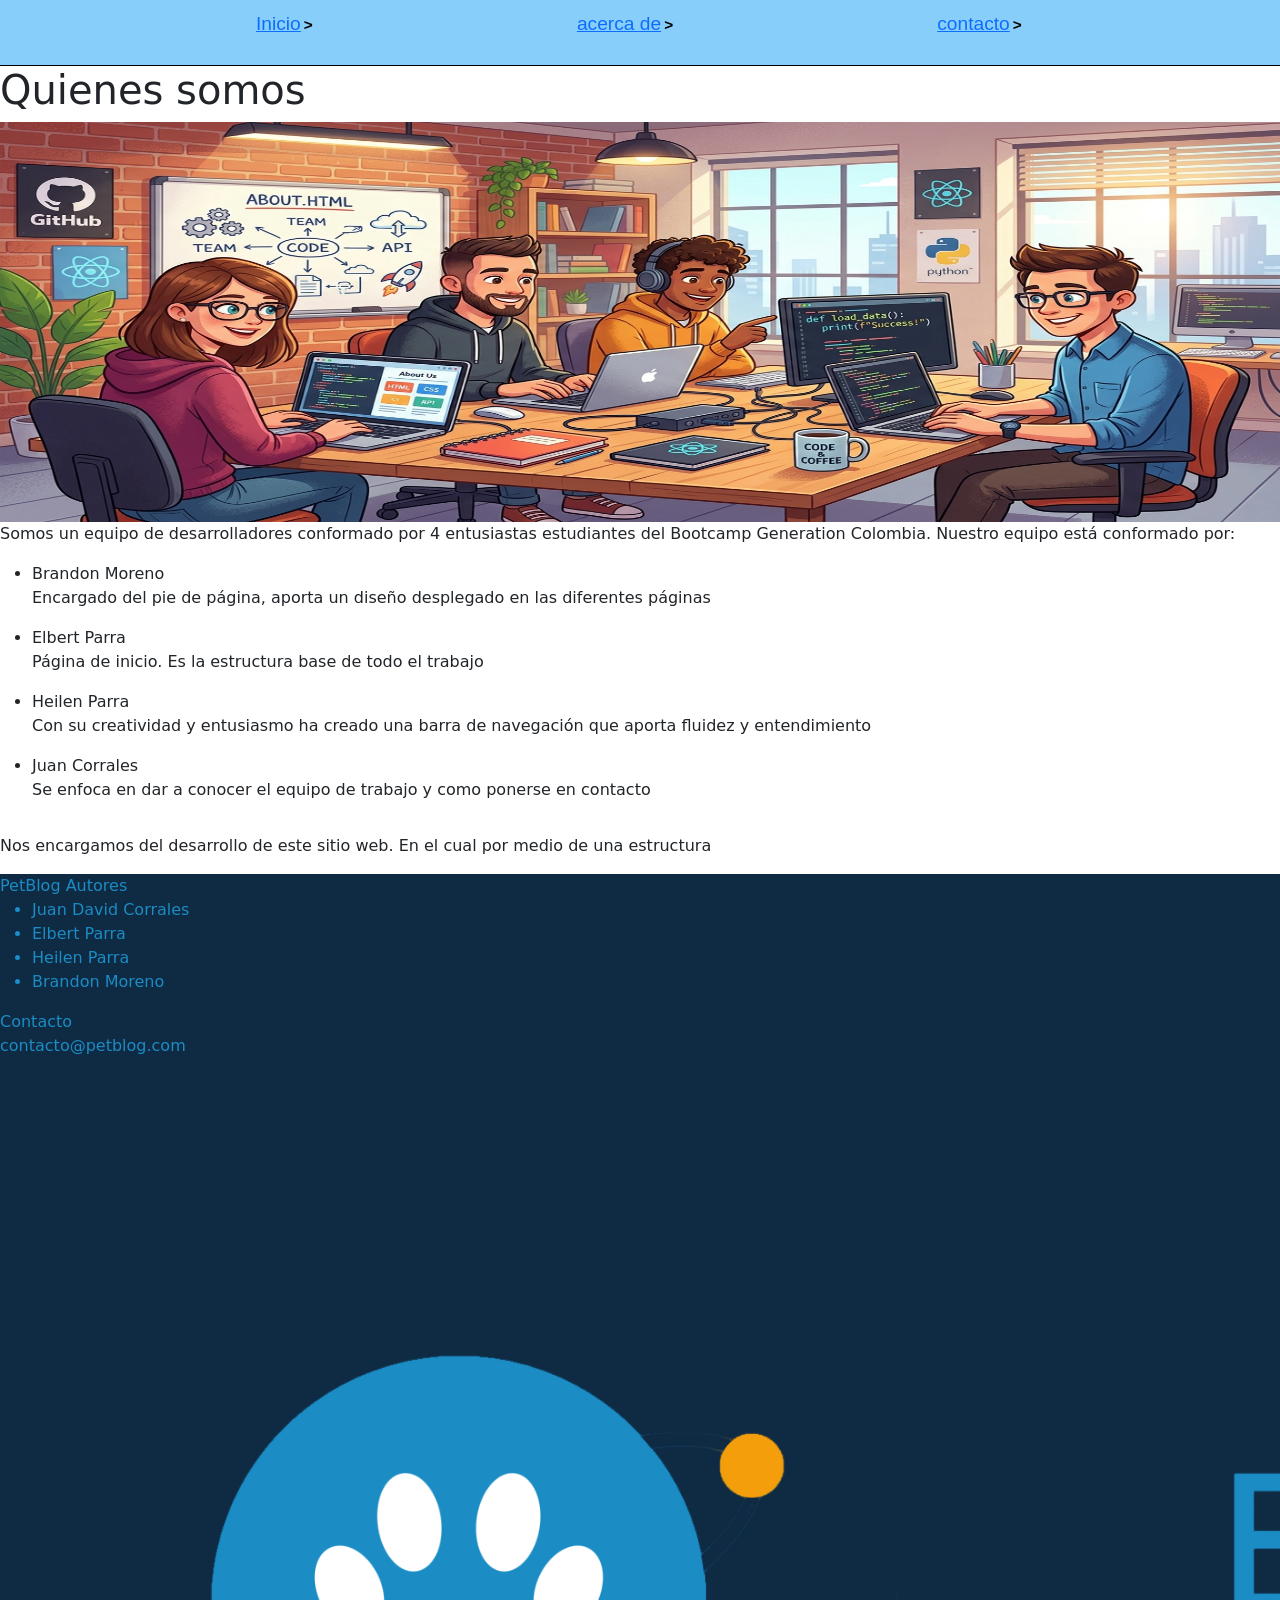
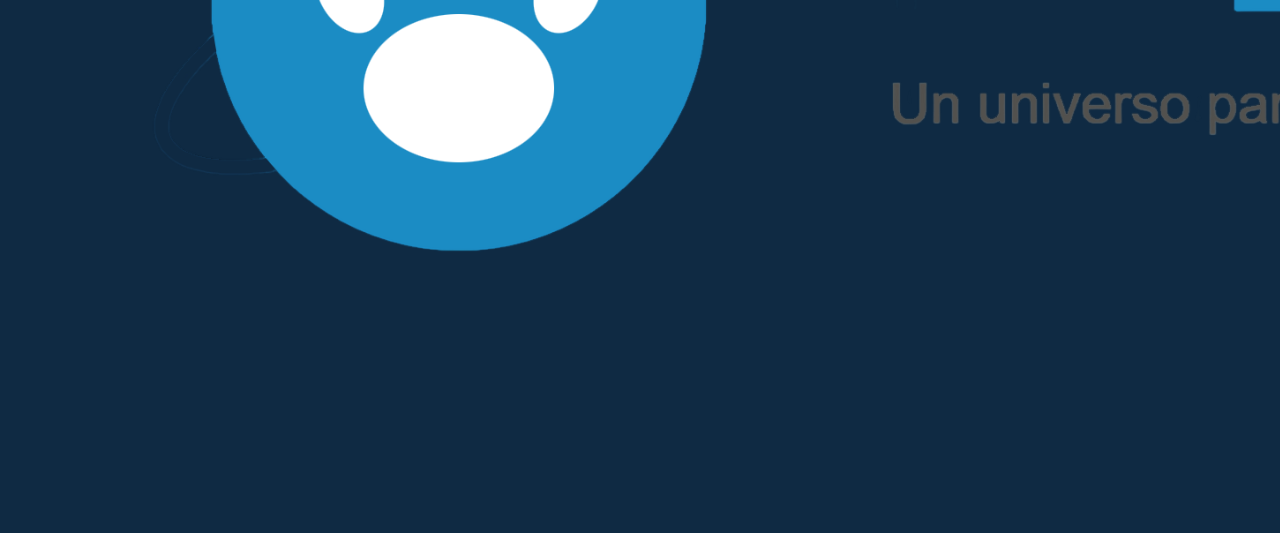
==== about.html @ 827b9d19 "primera-actualizacion-footer" ====
<!DOCTYPE html>
<html lang="en">
<head>
    <meta charset="UTF-8">
    <meta name="viewport" width=device-width, initial-scale=1.0">
    <link rel="stylesheet" href="style.css">
    <title>Document</title>
    <link href="https://cdn.jsdelivr.net/npm/bootstrap@5.3.8/dist/css/bootstrap.min.css" rel="stylesheet" integrity="sha384-sRIl4kxILFvY47J16cr9ZwB07vP4J8+LH7qKQnuqkuIAvNWLzeN8tE5YBujZqJLB" crossorigin="anonymous">
</head>
<body>
    <nav class="crumbs">
  <ol>
    <li class="crumb"><a href = "index.html">Inicio</a></li>
    <li class="crumb"><a href = "about.html">acerca de</a></li>
    <li class="crumb"><a href = "contact.html">contacto</a></li>
  </ol>
</nav>

    <h1>Quienes somos</h1>
    <img src="img/about.jpeg" height="400px" alt="Equipo desarrolladores" srcset="">
    <p>Somos un equipo de desarrolladores conformado por 4 entusiastas estudiantes del Bootcamp Generation Colombia. Nuestro equipo está conformado por:</p>
    
    <ul>
        <li>Brandon Moreno</li>
        <p>Encargado del pie de página, aporta un diseño desplegado en las diferentes páginas</p>
        <li>Elbert Parra</li>
        <p>Página de inicio. Es la estructura base de todo el trabajo</p>
        <li>Heilen Parra</li>
        <p>Con su creatividad y entusiasmo ha creado una barra de navegación que aporta fluidez y entendimiento</p>
        <li>Juan Corrales</li>
        <p>Se enfoca en dar a conocer el equipo de trabajo y como ponerse en contacto</p>
    </ul>

    <p>Nos encargamos del desarrollo de este sitio web. En el cual por medio de una estructura </p>
        <footer class="piePagina">
        <h8>PetBlog</h1>
        <h9>Autores</h9>
        <ul>
            <li>Juan David Corrales</li>
            <li>Elbert Parra</li>
            <li>Heilen Parra</li>
            <li>Brandon Moreno</li>
        </ul>
        <h10>Contacto</h10>
        <p id="correo">contacto@petblog.com</p>
        <img src="img/logo_pet_blog-Photoroom.png" alt="logo">
        
    </footer>
    <script src="script.js"></script>
    <script src="https://cdn.jsdelivr.net/npm/bootstrap@5.3.8/dist/js/bootstrap.bundle.min.js" integrity="sha384-FKyoEForCGlyvwx9Hj09JcYn3nv7wiPVlz7YYwJrWVcXK/BmnVDxM+D2scQbITxI" crossorigin="anonymous"></script>
</body>
</html>
---- style.css ----
* {
    margin: 0;
    padding: 0;
    box-sizing: border-box;
}

body {
    font-family: 'Segoe UI', Tahoma, Geneva, Verdana, sans-serif;
    color: #1e293b;
    background-color: #f1f5f9;
    display: flex;
    flex-direction: column;
    min-height: 100vh;
}
.containerHomeSections {
    max-width: 1100px;
    margin: 2rem auto;
    padding: 0 1.5rem;
    flex: 1;
}

.postSection {
    background: #ffffff;
    border-radius: 8px;
    padding: 2rem;
    margin-bottom: 2rem;
    box-shadow: 0 4px 6px rgba(0, 0, 0, 0.05);
}

.postSection h1 {
    font-size: 1.8rem;
    color: #0f172a;
    margin-bottom: 0.5rem;
}

.postSection h2 {
    font-size: 1.2rem;
    color: #0284c7;
    margin-bottom: 1.5rem;
    font-weight: 500;
}

.blockEntries {
    display: flex;
    align-items: center;
    gap: 2rem;
    margin-top: 1rem;
}

.entriesText {
    flex: 1;
}

.entriesText h3 {
    font-size: 1.3rem;
    color: #1e293b;
    margin-bottom: 0.8rem;
}

.entriesText p {
    color: #475569;
}

.petImage {
    flex: 1;
}

.petImage img {
    width: 100%;
    height: auto;
    border-radius: 8px;
    object-fit: cover;
    box-shadow: 0 4px 12px rgba(0, 0, 0, 0.1);
}

.blockEntries.reverse {
    flex-direction: row-reverse;
}
.piePagina{

    background-color: #0F2A43;
    color: #1B8CC4;
}

#autores-lista{
    color:#F4F6F8
    fonts
}

    nav {
        position: sticky;
        top:0;
        background-color: #87cefa;
  border-bottom: 1px solid black;

}

.crumbs ol {
  list-style-type: none;
  padding-left: 0;
}

.crumbs li {
  padding-left: 20%;
  padding-top: 10px;
  padding-bottom: 10px;
  
}

.crumb {
  display: inline-block;
}

.crumb a::after {
  display: inline-block;
  color: black;
  content: ">";
  font-size: 80%;
  font-weight: bold;
  padding: 0 3px;
}
a {
 font-size: larger;
font-family: 'Segoe UI', Tahoma, Geneva, Verdana, sans-serif;
}
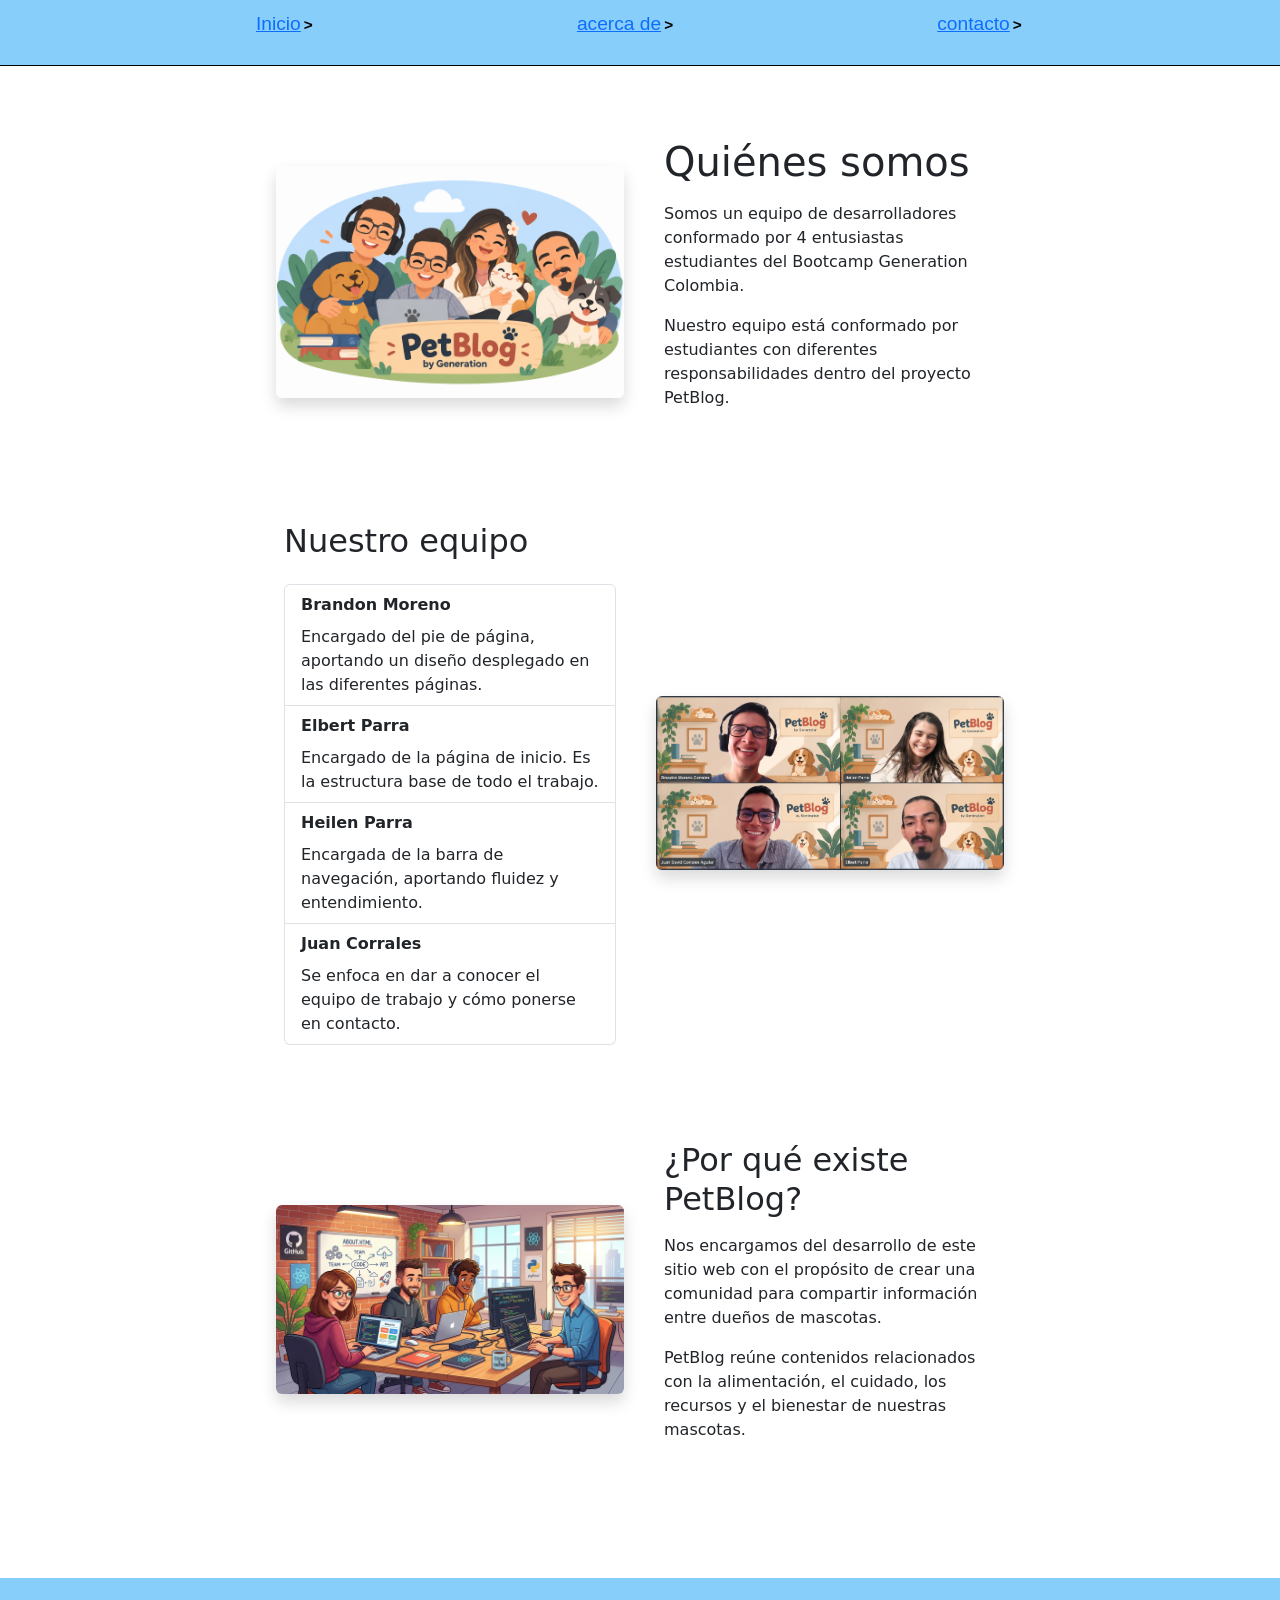
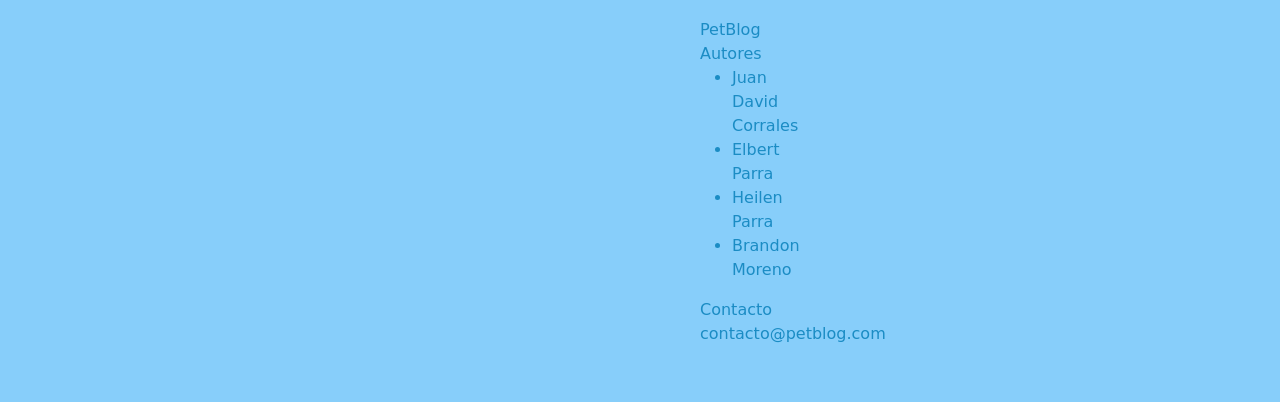
==== commit 38fa8854: "aboutus_update" ====
--- a/about.html
+++ b/about.html
@@ -8,6 +8,9 @@
     <link href="https://cdn.jsdelivr.net/npm/bootstrap@5.3.8/dist/css/bootstrap.min.css" rel="stylesheet" integrity="sha384-sRIl4kxILFvY47J16cr9ZwB07vP4J8+LH7qKQnuqkuIAvNWLzeN8tE5YBujZqJLB" crossorigin="anonymous">
 </head>
 <body>
+
+<body>
+
     <nav class="crumbs">
   <ol>
     <li class="crumb"><a href = "index.html">Inicio</a></li>
@@ -16,23 +19,203 @@
   </ol>
 </nav>
 
-    <h1>Quienes somos</h1>
-    <img src="img/about.jpeg" height="400px" alt="Equipo desarrolladores" srcset="">
-    <p>Somos un equipo de desarrolladores conformado por 4 entusiastas estudiantes del Bootcamp Generation Colombia. Nuestro equipo está conformado por:</p>
+    <main class="container my-5">
+        <div class="row">
+            <!-- COLUMNA IZQUIERDA -->
+            <aside class="col-md-2">
+                <!-- Publicidad futura -->
+            </aside>
+           <!-- CONTENIDO CENTRAL -->
+            <section class="col-md-8">
+   <div class="row align-items-center mb-5">
+
+                    <!-- Imagen -->
+
+                    <div class="col-md-6 p-3">
+
+                        <img
+                            src="img/team1.png"
+                            class="img-fluid rounded shadow"
+                            alt="Equipo de desarrolladores de PetBlog">
+
+                    </div>
+
+
+                    <!-- Texto -->
+
+                    <div class="col-md-6 p-4">
+
+                        <h1 class="mb-3">
+                            Quiénes somos
+                        </h1>
+
+                        <p class="mb-3">
+                            Somos un equipo de desarrolladores conformado
+                            por 4 entusiastas estudiantes del Bootcamp
+                            Generation Colombia.
+                        </p>
+
+                        <p>
+                            Nuestro equipo está conformado por
+                            estudiantes con diferentes responsabilidades
+                            dentro del proyecto PetBlog.
+                        </p>
+
+                    </div>
+
+                </div>
+
+
+                <!-- ========================= -->
+                <!-- SECCIÓN 2 -->
+                <!-- ========================= -->
+
+                <div class="row align-items-center mb-5">
+
+
+                    <!-- Texto -->
+
+                    <div class="col-md-6 p-4">
+
+                        <h2 class="mb-4">
+                            Nuestro equipo
+                        </h2>
+
+                        <ul class="list-group">
+
+                            <li class="list-group-item">
+
+                                <strong>
+                                    Brandon Moreno
+                                </strong>
+
+                                <p class="mb-0 mt-2">
+                                    Encargado del pie de página,
+                                    aportando un diseño desplegado
+                                    en las diferentes páginas.
+                                </p>
+
+                            </li>
+
+
+                            <li class="list-group-item">
+
+                                <strong>
+                                    Elbert Parra
+                                </strong>
+
+                                <p class="mb-0 mt-2">
+                                    Encargado de la página de inicio.
+                                    Es la estructura base de todo
+                                    el trabajo.
+                                </p>
+
+                            </li>
+
+
+                            <li class="list-group-item">
+
+                                <strong>
+                                    Heilen Parra
+                                </strong>
+
+                                <p class="mb-0 mt-2">
+                                    Encargada de la barra de navegación,
+                                    aportando fluidez y entendimiento.
+                                </p>
+
+                            </li>
+
+
+                            <li class="list-group-item">
+
+                                <strong>
+                                    Juan Corrales
+                                </strong>
+
+                                <p class="mb-0 mt-2">
+                                    Se enfoca en dar a conocer el equipo
+                                    de trabajo y cómo ponerse en contacto.
+                                </p>
+
+                            </li>
+
+                        </ul>
+
+                    </div>
+
+
+                    <!-- Imagen -->
+
+                    <div class="col-md-6 p-3">
+
+                        <img
+                            src="img/team2.png"
+                            class="img-fluid rounded shadow"
+                            alt="Equipo PetBlog">
+
+                    </div>
+
+                </div>
+
+
+                <!-- ========================= -->
+                <!-- SECCIÓN 3 -->
+                <!-- ========================= -->
+
+                <div class="row align-items-center mb-5">
+
+
+                    <!-- Imagen -->
+
+                    <div class="col-md-6 p-3">
+
+                        <img
+                            src="img/about.jpeg"
+                            class="img-fluid rounded shadow"
+                            alt="Comunidad PetBlog">
+
+                    </div>
+
+
+                    <!-- Texto -->
+
+                    <div class="col-md-6 p-4">
+
+                        <h2 class="mb-3">
+                            ¿Por qué existe PetBlog?
+                        </h2>
+
+                        <p class="mb-3">
+                            Nos encargamos del desarrollo de este sitio web
+                            con el propósito de crear una comunidad para
+                            compartir información entre dueños de mascotas.
+                        </p>
+
+                        <p>
+                            PetBlog reúne contenidos relacionados con la
+                            alimentación, el cuidado, los recursos y el
+                            bienestar de nuestras mascotas.
+                        </p>
+
+                    </div>
+
+                </div>
+
+            </section>
+
+
+            <!-- COLUMNA DERECHA -->
+            <aside class="col-md-2">
+                <!-- Noticias futuras -->
+            </aside>
+
+        </div>
+
+    </main>
+
     
-    <ul>
-        <li>Brandon Moreno</li>
-        <p>Encargado del pie de página, aporta un diseño desplegado en las diferentes páginas</p>
-        <li>Elbert Parra</li>
-        <p>Página de inicio. Es la estructura base de todo el trabajo</p>
-        <li>Heilen Parra</li>
-        <p>Con su creatividad y entusiasmo ha creado una barra de navegación que aporta fluidez y entendimiento</p>
-        <li>Juan Corrales</li>
-        <p>Se enfoca en dar a conocer el equipo de trabajo y como ponerse en contacto</p>
-    </ul>
-
-    <p>Nos encargamos del desarrollo de este sitio web. En el cual por medio de una estructura </p>
-        <footer class="piePagina">
+    <footer class="piePagina">
         <h8>PetBlog</h1>
         <h9>Autores</h9>
         <ul>
@@ -43,7 +226,6 @@
         </ul>
         <h10>Contacto</h10>
         <p id="correo">contacto@petblog.com</p>
-        <img src="img/logo_pet_blog-Photoroom.png" alt="logo">
         
     </footer>
     <script src="script.js"></script>
--- a/style.css
+++ b/style.css
@@ -79,13 +79,9 @@
 }
 .piePagina{
 
-    background-color: #0F2A43;
+    background-color: lightskyblue;
     color: #1B8CC4;
-}
-
-#autores-lista{
-    color:#F4F6F8
-    fonts
+    padding: 40px 700px;
 }
 
     nav {
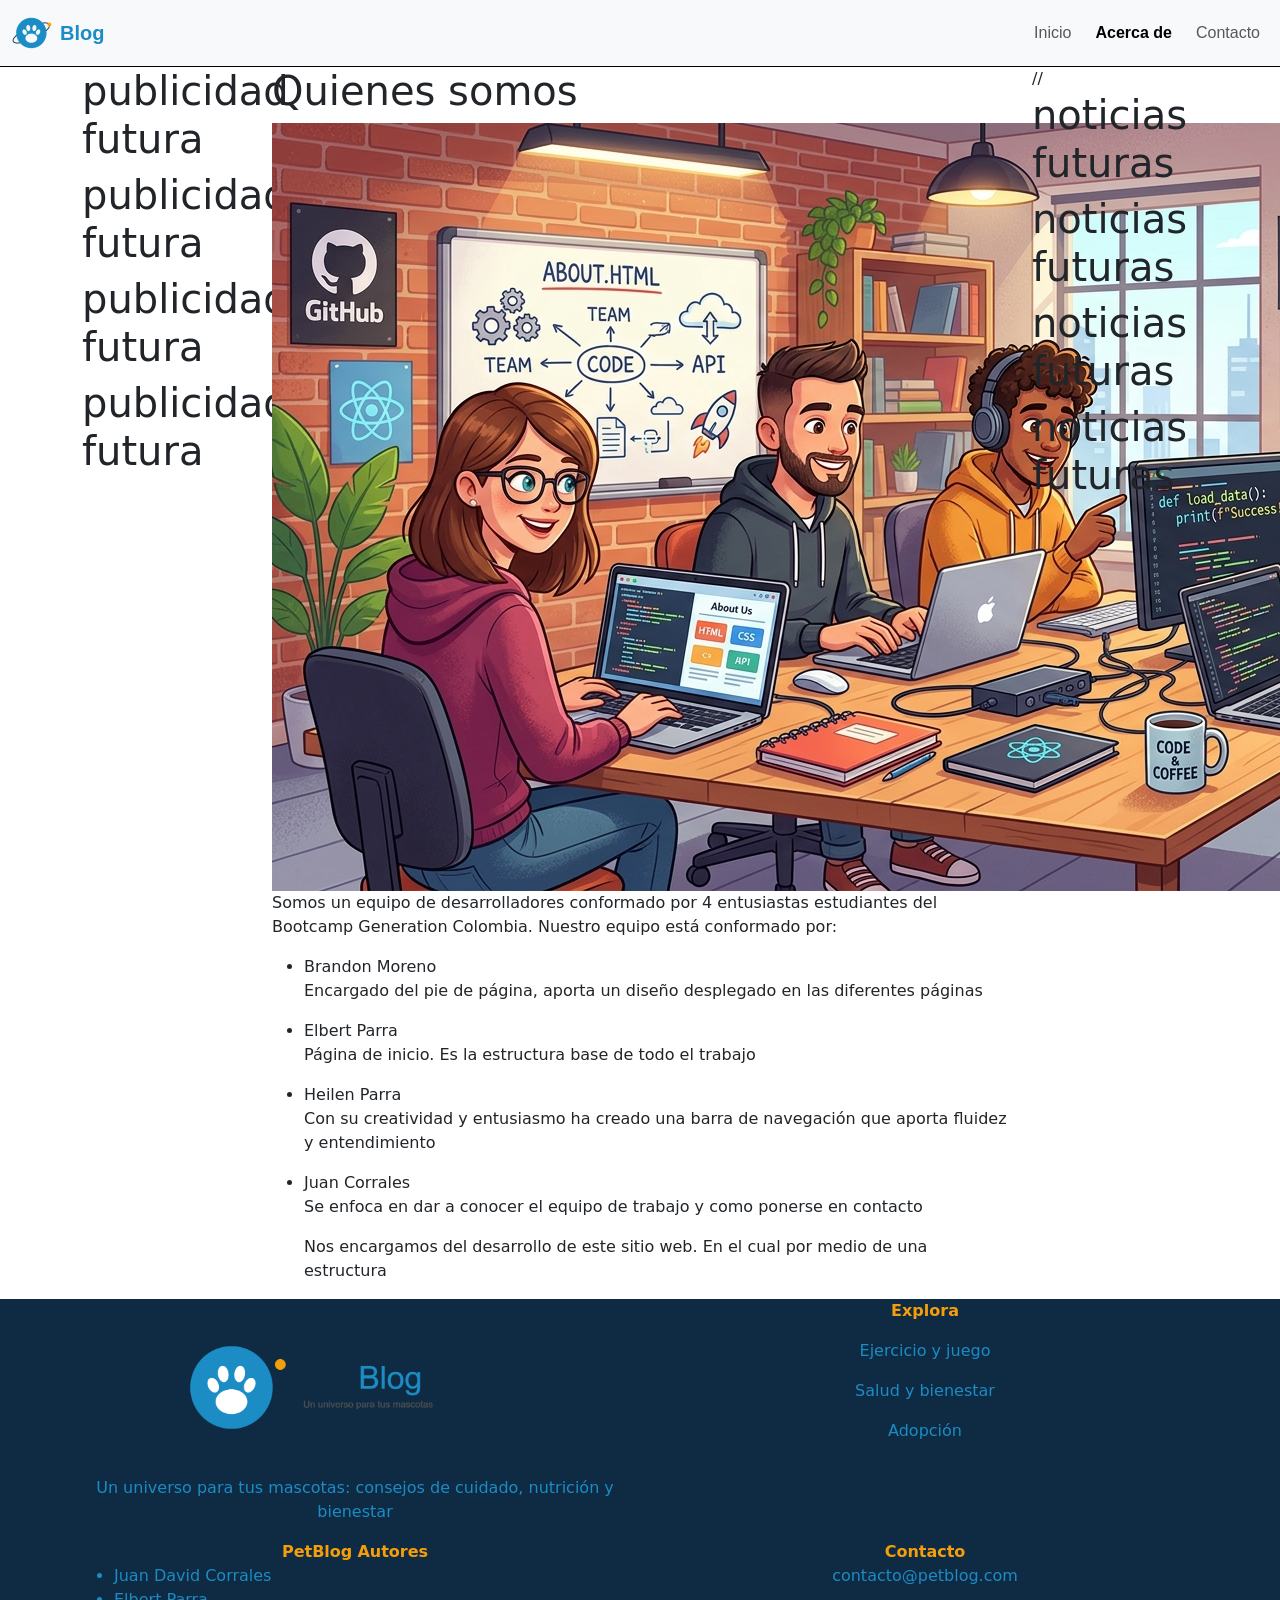
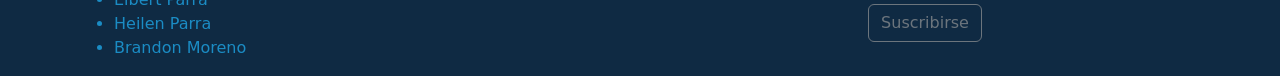
==== commit f4366781: "footer-actualizado" ====
--- a/about.html
+++ b/about.html
@@ -4,229 +4,116 @@
     <meta charset="UTF-8">
     <meta name="viewport" width=device-width, initial-scale=1.0">
     <link rel="stylesheet" href="style.css">
-    <title>Document</title>
+    <title>Acerca de</title>
     <link href="https://cdn.jsdelivr.net/npm/bootstrap@5.3.8/dist/css/bootstrap.min.css" rel="stylesheet" integrity="sha384-sRIl4kxILFvY47J16cr9ZwB07vP4J8+LH7qKQnuqkuIAvNWLzeN8tE5YBujZqJLB" crossorigin="anonymous">
+    <link rel="icon" href="img/favicon.ico">
 </head>
 <body>
-
-<body>
-
-    <nav class="crumbs">
-  <ol>
-    <li class="crumb"><a href = "index.html">Inicio</a></li>
-    <li class="crumb"><a href = "about.html">acerca de</a></li>
-    <li class="crumb"><a href = "contact.html">contacto</a></li>
-  </ol>
+<nav class="navbar navbar-expand-lg bg-body-tertiary">
+  <div class="container-fluid">
+    <a class="navbar-brand d-flex align-items-center gap-2" href="index.html">
+      <img src="img/logo-icon.png" alt="" width="40" height="40">
+      <span class="fw-semibold" style="color: #1B8CC4;">Blog</span>
+    </a>
+    <button class="navbar-toggler" type="button" data-bs-toggle="collapse" data-bs-target="#navbarNavAltMarkup" aria-controls="navbarNavAltMarkup" aria-expanded="false" aria-label="Toggle navigation">
+      <span class="navbar-toggler-icon"></span>
+    </button>
+    <div class="collapse navbar-collapse" id="navbarNavAltMarkup">
+      <div class="navbar-nav ms-lg-auto text-center gap-lg-2">
+        <a class="nav-link" href="index.html">Inicio</a>
+        <a class="nav-link active fw-semibold" aria-current="page" href="about.html">Acerca de</a>
+        <a class="nav-link" href="contact.html">Contacto</a>
+      </div>
+    </div>
+  </div>
 </nav>
 
-    <main class="container my-5">
-        <div class="row">
-            <!-- COLUMNA IZQUIERDA -->
-            <aside class="col-md-2">
-                <!-- Publicidad futura -->
-            </aside>
-           <!-- CONTENIDO CENTRAL -->
-            <section class="col-md-8">
-   <div class="row align-items-center mb-5">
 
-                    <!-- Imagen -->
+<div class="container">
 
-                    <div class="col-md-6 p-3">
+    <div class="row">
 
-                        <img
-                            src="img/team1.png"
-                            class="img-fluid rounded shadow"
-                            alt="Equipo de desarrolladores de PetBlog">
+        <div class="col-md-2">             <!-- Publicidad futura -->
 
-                    </div>
+  <h1>publicidad futura</h1>
+    <h1>publicidad futura</h1>
 
+      <h1>publicidad futura</h1>
 
-                    <!-- Texto -->
-
-                    <div class="col-md-6 p-4">
-
-                        <h1 class="mb-3">
-                            Quiénes somos
-                        </h1>
-
-                        <p class="mb-3">
-                            Somos un equipo de desarrolladores conformado
-                            por 4 entusiastas estudiantes del Bootcamp
-                            Generation Colombia.
-                        </p>
-
-                        <p>
-                            Nuestro equipo está conformado por
-                            estudiantes con diferentes responsabilidades
-                            dentro del proyecto PetBlog.
-                        </p>
-
-                    </div>
-
-                </div>
-
-
-                <!-- ========================= -->
-                <!-- SECCIÓN 2 -->
-                <!-- ========================= -->
-
-                <div class="row align-items-center mb-5">
-
-
-                    <!-- Texto -->
-
-                    <div class="col-md-6 p-4">
-
-                        <h2 class="mb-4">
-                            Nuestro equipo
-                        </h2>
-
-                        <ul class="list-group">
-
-                            <li class="list-group-item">
-
-                                <strong>
-                                    Brandon Moreno
-                                </strong>
-
-                                <p class="mb-0 mt-2">
-                                    Encargado del pie de página,
-                                    aportando un diseño desplegado
-                                    en las diferentes páginas.
-                                </p>
-
-                            </li>
-
-
-                            <li class="list-group-item">
-
-                                <strong>
-                                    Elbert Parra
-                                </strong>
-
-                                <p class="mb-0 mt-2">
-                                    Encargado de la página de inicio.
-                                    Es la estructura base de todo
-                                    el trabajo.
-                                </p>
-
-                            </li>
-
-
-                            <li class="list-group-item">
-
-                                <strong>
-                                    Heilen Parra
-                                </strong>
-
-                                <p class="mb-0 mt-2">
-                                    Encargada de la barra de navegación,
-                                    aportando fluidez y entendimiento.
-                                </p>
-
-                            </li>
-
-
-                            <li class="list-group-item">
-
-                                <strong>
-                                    Juan Corrales
-                                </strong>
-
-                                <p class="mb-0 mt-2">
-                                    Se enfoca en dar a conocer el equipo
-                                    de trabajo y cómo ponerse en contacto.
-                                </p>
-
-                            </li>
-
-                        </ul>
-
-                    </div>
-
-
-                    <!-- Imagen -->
-
-                    <div class="col-md-6 p-3">
-
-                        <img
-                            src="img/team2.png"
-                            class="img-fluid rounded shadow"
-                            alt="Equipo PetBlog">
-
-                    </div>
-
-                </div>
-
-
-                <!-- ========================= -->
-                <!-- SECCIÓN 3 -->
-                <!-- ========================= -->
-
-                <div class="row align-items-center mb-5">
-
-
-                    <!-- Imagen -->
-
-                    <div class="col-md-6 p-3">
-
-                        <img
-                            src="img/about.jpeg"
-                            class="img-fluid rounded shadow"
-                            alt="Comunidad PetBlog">
-
-                    </div>
-
-
-                    <!-- Texto -->
-
-                    <div class="col-md-6 p-4">
-
-                        <h2 class="mb-3">
-                            ¿Por qué existe PetBlog?
-                        </h2>
-
-                        <p class="mb-3">
-                            Nos encargamos del desarrollo de este sitio web
-                            con el propósito de crear una comunidad para
-                            compartir información entre dueños de mascotas.
-                        </p>
-
-                        <p>
-                            PetBlog reúne contenidos relacionados con la
-                            alimentación, el cuidado, los recursos y el
-                            bienestar de nuestras mascotas.
-                        </p>
-
-                    </div>
-
-                </div>
-
-            </section>
-
-
-            <!-- COLUMNA DERECHA -->
-            <aside class="col-md-2">
-                <!-- Noticias futuras -->
-            </aside>
+        <h1>publicidad futura</h1>
 
         </div>
 
-    </main>
+<div class="col-md-8"><!-- contenido principal  -->
+  <h1>Quienes somos</h1>
+    <img src="img/about.jpeg" alt="Equipo desarrolladores" srcset="">
+    <p>Somos un equipo de desarrolladores conformado por 4 entusiastas estudiantes del Bootcamp Generation Colombia. Nuestro equipo está conformado por:</p>
+    
+    <ul>
+        <li>Brandon Moreno</li>
+        <p>Encargado del pie de página, aporta un diseño desplegado en las diferentes páginas</p>
+        <li>Elbert Parra</li>
+        <p>Página de inicio. Es la estructura base de todo el trabajo</p>
+        <li>Heilen Parra</li>
+        <p>Con su creatividad y entusiasmo ha creado una barra de navegación que aporta fluidez y entendimiento</p>
+        <li>Juan Corrales</li>
+        <p>Se enfoca en dar a conocer el equipo de trabajo y como ponerse en contacto</p>
+        <p>Nos encargamos del desarrollo de este sitio web. En el cual por medio de una estructura </p>
 
+    </ul></div>
+
+
+
+        <div class="col-md-2">//<!-- noticias futura -->
+  <h1>noticias  futuras</h1>
+    <h1>noticias  futuras</h1>
+  <h1>noticias  futuras</h1>
+  <h1>noticias  futuras</h1>
+
+        </div>
+
+    </div>
+
+</div>
+  
+      
+    
     
     <footer class="piePagina">
-        <h8>PetBlog</h1>
-        <h9>Autores</h9>
-        <ul>
-            <li>Juan David Corrales</li>
-            <li>Elbert Parra</li>
-            <li>Heilen Parra</li>
-            <li>Brandon Moreno</li>
-        </ul>
-        <h10>Contacto</h10>
-        <p id="correo">contacto@petblog.com</p>
-        
+        <div class="container text-center">
+            <div class="row">
+                <div class="col">
+                    <img src="img/logo_pet_blog-Photoroom.png" alt="logo" width="400">
+                    <p>Un universo para tus mascotas: consejos de cuidado, nutrición y bienestar</p>
+                </div>
+
+                <div class="col">
+                    <p class="fw-bold" class="text-center" style="color: #F59E0B;">Explora</p>
+                    <p class="text-center">Ejercicio y juego</p>
+                    <p class="text-center">Salud y bienestar</p>
+                    <p class="text-center">Adopción</p>
+                </div>
+
+            </div>
+            <div class="row">
+                <div class="col">    
+                    <h8 class="fw-bold" style="color: #F59E0B;">PetBlog</h8>
+                        <h9 class="fw-bold" style="color: #F59E0B;">Autores</h9>
+                        <ul>
+                            <li class="text-start">Juan David Corrales</li>
+                            <li class="text-start">Elbert Parra</li>
+                            <li class="text-start">Heilen Parra</li>
+                            <li class="text-start">Brandon Moreno</li>
+                        </ul>
+                </div>
+
+                <div class="col">
+                    <h10 class="fw-bold" style="color: #F59E0B;">Contacto</h10>
+                    <p id="correo">contacto@petblog.com</p>
+                    <button id="boton-suscribirse" type="button" class="btn btn-outline-secondary">Suscribirse</button>
+                </div>
+            </div>
+        </div>
     </footer>
     <script src="script.js"></script>
     <script src="https://cdn.jsdelivr.net/npm/bootstrap@5.3.8/dist/js/bootstrap.bundle.min.js" integrity="sha384-FKyoEForCGlyvwx9Hj09JcYn3nv7wiPVlz7YYwJrWVcXK/BmnVDxM+D2scQbITxI" crossorigin="anonymous"></script>
--- a/style.css
+++ b/style.css
@@ -1,3 +1,13 @@
+:root {
+  --azul-noche: #0F2A43;      /* Títulos y texto */
+  --azul-cielo: #1B8CC4;      /* Subtítulos, enlaces, botones */
+  --azul-niebla: #D6ECF7;     /* Etiquetas y hover */
+  --naranja-galleta: #F59E0B; /* Acento y llamadas a la acción */
+  --gris-nube: #F4F6F8;       /* Fondo de la página */
+  --blanco: #FFFFFF;          /* Tarjetas de los artículos */
+  --gris-pizarra: #5B6B7B;    /* Texto secundario */
+}
+
 
 * {
     margin: 0;
@@ -79,9 +89,14 @@
 }
 .piePagina{
 
-    background-color: lightskyblue;
+    background-color: #0F2A43;
     color: #1B8CC4;
-    padding: 40px 700px;
+}
+
+
+#autores-lista{
+    color:#F4F6F8
+    fonts
 }
 
     nav {
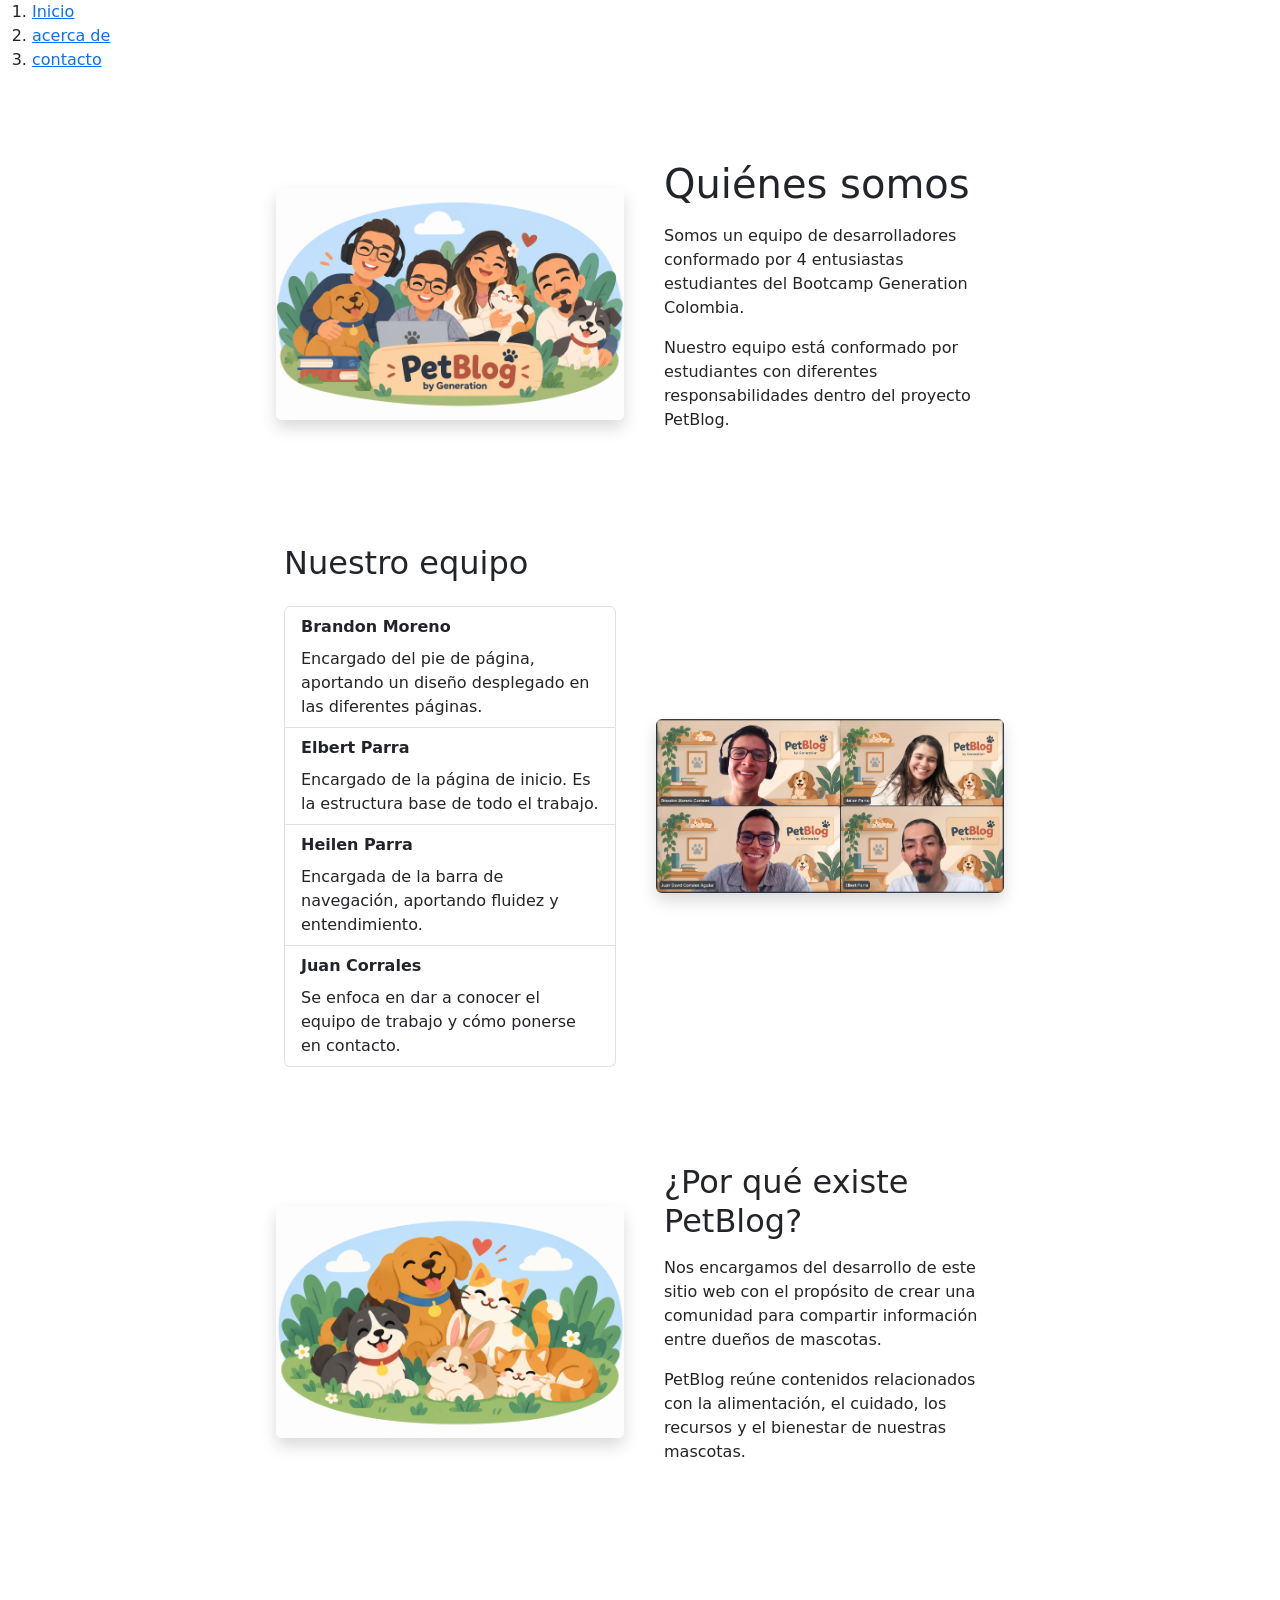
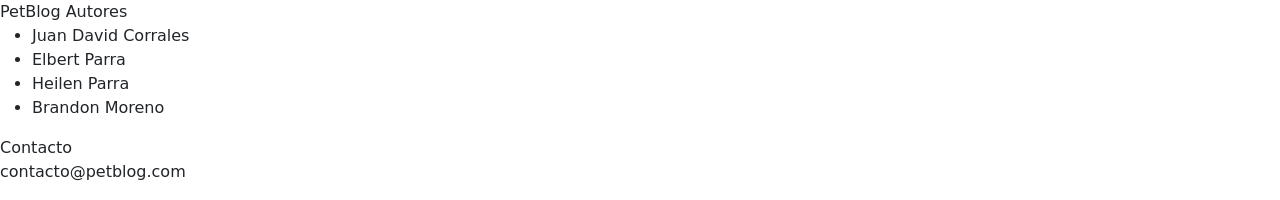
==== commit 9705493d: "imagepageabout" ====
--- a/about.html
+++ b/about.html
@@ -4,116 +4,211 @@
     <meta charset="UTF-8">
     <meta name="viewport" width=device-width, initial-scale=1.0">
     <link rel="stylesheet" href="style.css">
-    <title>Acerca de</title>
+    <title>Document</title>
     <link href="https://cdn.jsdelivr.net/npm/bootstrap@5.3.8/dist/css/bootstrap.min.css" rel="stylesheet" integrity="sha384-sRIl4kxILFvY47J16cr9ZwB07vP4J8+LH7qKQnuqkuIAvNWLzeN8tE5YBujZqJLB" crossorigin="anonymous">
-    <link rel="icon" href="img/favicon.ico">
 </head>
 <body>
-<nav class="navbar navbar-expand-lg bg-body-tertiary">
-  <div class="container-fluid">
-    <a class="navbar-brand d-flex align-items-center gap-2" href="index.html">
-      <img src="img/logo-icon.png" alt="" width="40" height="40">
-      <span class="fw-semibold" style="color: #1B8CC4;">Blog</span>
-    </a>
-    <button class="navbar-toggler" type="button" data-bs-toggle="collapse" data-bs-target="#navbarNavAltMarkup" aria-controls="navbarNavAltMarkup" aria-expanded="false" aria-label="Toggle navigation">
-      <span class="navbar-toggler-icon"></span>
-    </button>
-    <div class="collapse navbar-collapse" id="navbarNavAltMarkup">
-      <div class="navbar-nav ms-lg-auto text-center gap-lg-2">
-        <a class="nav-link" href="index.html">Inicio</a>
-        <a class="nav-link active fw-semibold" aria-current="page" href="about.html">Acerca de</a>
-        <a class="nav-link" href="contact.html">Contacto</a>
-      </div>
-    </div>
-  </div>
+
+<body>
+
+    <nav class="crumbs">
+  <ol>
+    <li class="crumb"><a href = "index.html">Inicio</a></li>
+    <li class="crumb"><a href = "about.html">acerca de</a></li>
+    <li class="crumb"><a href = "contact.html">contacto</a></li>
+  </ol>
 </nav>
 
-
-<div class="container">
-
-    <div class="row">
-
-        <div class="col-md-2">             <!-- Publicidad futura -->
-
-  <h1>publicidad futura</h1>
-    <h1>publicidad futura</h1>
-
-      <h1>publicidad futura</h1>
-
-        <h1>publicidad futura</h1>
+    <main class="container my-5">
+        <div class="row">
+            <!-- COLUMNA IZQUIERDA -->
+            <aside class="col-md-2">
+                <!-- Publicidad futura -->
+            </aside>
+
+
+
+
+
+
+
+           <!-- CONTENIDO CENTRAL -->
+            <section class="col-md-8">
+   <div class="row align-items-center mb-5">
+
+
+                    <div class="col-md-6 p-3">
+
+                        <img
+                            src="img/team1.png"
+                            class="img-fluid rounded shadow"
+                            alt="Equipo de desarrolladores de PetBlog">
+                    </div>
+
+
+                    <div class="col-md-6 p-4">
+
+                        <h1 class="mb-3">
+                            Quiénes somos
+                        </h1>
+
+                        <p class="mb-3">
+                            Somos un equipo de desarrolladores conformado
+                            por 4 entusiastas estudiantes del Bootcamp
+                            Generation Colombia.
+                        </p>
+
+                        <p>
+                            Nuestro equipo está conformado por
+                            estudiantes con diferentes responsabilidades
+                            dentro del proyecto PetBlog.
+                        </p>
+
+                    </div>
+
+                </div>
+
+
+
+                <div class="row align-items-center mb-5">
+
+
+                    <div class="col-md-6 p-4">
+                        <h2 class="mb-4">
+                            Nuestro equipo
+                        </h2>
+                        <ul class="list-group">
+                            <li class="list-group-item">
+                                <strong>
+                                    Brandon Moreno
+                                </strong>
+                                <p class="mb-0 mt-2">
+                                    Encargado del pie de página,
+                                    aportando un diseño desplegado
+                                    en las diferentes páginas.
+                                </p>
+                            </li>
+
+
+                            <li class="list-group-item">
+                                <strong>
+                                    Elbert Parra
+                                </strong>
+                                <p class="mb-0 mt-2">
+                                    Encargado de la página de inicio.
+                                    Es la estructura base de todo
+                                    el trabajo.
+                                </p>
+
+                            </li>
+
+
+                            <li class="list-group-item">
+
+                                <strong>
+                                    Heilen Parra
+                                </strong>
+
+                                <p class="mb-0 mt-2">
+                                    Encargada de la barra de navegación,
+                                    aportando fluidez y entendimiento.
+                                </p>
+
+                            </li>
+
+
+                            <li class="list-group-item">
+
+                                <strong>
+                                    Juan Corrales
+                                </strong>
+
+                                <p class="mb-0 mt-2">
+                                    Se enfoca en dar a conocer el equipo
+                                    de trabajo y cómo ponerse en contacto.
+                                </p>
+
+                            </li>
+
+                        </ul>
+
+                    </div>
+
+                    <div class="col-md-6 p-3">
+
+                        <img
+                            src="img/team2.png"
+                            class="img-fluid rounded shadow"
+                            alt="Equipo PetBlog">
+
+                    </div>
+
+                </div>
+
+
+
+
+                <div class="row align-items-center mb-5">
+
+
+
+                    <div class="col-md-6 p-3">
+
+                        <img
+                            src="img/teampet.png"
+                            class="img-fluid rounded shadow"
+                            alt="Comunidad PetBlog">
+
+                    </div>
+
+
+                    <div class="col-md-6 p-4">
+
+                        <h2 class="mb-3">
+                            ¿Por qué existe PetBlog?
+                        </h2>
+
+                        <p class="mb-3">
+                            Nos encargamos del desarrollo de este sitio web
+                            con el propósito de crear una comunidad para
+                            compartir información entre dueños de mascotas.
+                        </p>
+
+                        <p>
+                            PetBlog reúne contenidos relacionados con la
+                            alimentación, el cuidado, los recursos y el
+                            bienestar de nuestras mascotas.
+                        </p>
+
+                    </div>
+
+                </div>
+
+            </section>
+
+
+            <!-- COLUMNA DERECHA -->
+            <aside class="col-md-2">
+                <!-- Noticias futuras -->
+            </aside>
 
         </div>
 
-<div class="col-md-8"><!-- contenido principal  -->
-  <h1>Quienes somos</h1>
-    <img src="img/about.jpeg" alt="Equipo desarrolladores" srcset="">
-    <p>Somos un equipo de desarrolladores conformado por 4 entusiastas estudiantes del Bootcamp Generation Colombia. Nuestro equipo está conformado por:</p>
-    
-    <ul>
-        <li>Brandon Moreno</li>
-        <p>Encargado del pie de página, aporta un diseño desplegado en las diferentes páginas</p>
-        <li>Elbert Parra</li>
-        <p>Página de inicio. Es la estructura base de todo el trabajo</p>
-        <li>Heilen Parra</li>
-        <p>Con su creatividad y entusiasmo ha creado una barra de navegación que aporta fluidez y entendimiento</p>
-        <li>Juan Corrales</li>
-        <p>Se enfoca en dar a conocer el equipo de trabajo y como ponerse en contacto</p>
-        <p>Nos encargamos del desarrollo de este sitio web. En el cual por medio de una estructura </p>
-
-    </ul></div>
-
-
-
-        <div class="col-md-2">//<!-- noticias futura -->
-  <h1>noticias  futuras</h1>
-    <h1>noticias  futuras</h1>
-  <h1>noticias  futuras</h1>
-  <h1>noticias  futuras</h1>
-
-        </div>
-
-    </div>
-
-</div>
-  
-      
-    
+    </main>
+
     
     <footer class="piePagina">
-        <div class="container text-center">
-            <div class="row">
-                <div class="col">
-                    <img src="img/logo_pet_blog-Photoroom.png" alt="logo" width="400">
-                    <p>Un universo para tus mascotas: consejos de cuidado, nutrición y bienestar</p>
-                </div>
-
-                <div class="col">
-                    <p class="fw-bold" class="text-center" style="color: #F59E0B;">Explora</p>
-                    <p class="text-center">Ejercicio y juego</p>
-                    <p class="text-center">Salud y bienestar</p>
-                    <p class="text-center">Adopción</p>
-                </div>
-
-            </div>
-            <div class="row">
-                <div class="col">    
-                    <h8 class="fw-bold" style="color: #F59E0B;">PetBlog</h8>
-                        <h9 class="fw-bold" style="color: #F59E0B;">Autores</h9>
-                        <ul>
-                            <li class="text-start">Juan David Corrales</li>
-                            <li class="text-start">Elbert Parra</li>
-                            <li class="text-start">Heilen Parra</li>
-                            <li class="text-start">Brandon Moreno</li>
-                        </ul>
-                </div>
-
-                <div class="col">
-                    <h10 class="fw-bold" style="color: #F59E0B;">Contacto</h10>
-                    <p id="correo">contacto@petblog.com</p>
-                    <button id="boton-suscribirse" type="button" class="btn btn-outline-secondary">Suscribirse</button>
-                </div>
-            </div>
-        </div>
+        <h8>PetBlog</h1>
+        <h9>Autores</h9>
+        <ul>
+            <li>Juan David Corrales</li>
+            <li>Elbert Parra</li>
+            <li>Heilen Parra</li>
+            <li>Brandon Moreno</li>
+        </ul>
+        <h10>Contacto</h10>
+        <p id="correo">contacto@petblog.com</p>
+        
     </footer>
     <script src="script.js"></script>
     <script src="https://cdn.jsdelivr.net/npm/bootstrap@5.3.8/dist/js/bootstrap.bundle.min.js" integrity="sha384-FKyoEForCGlyvwx9Hj09JcYn3nv7wiPVlz7YYwJrWVcXK/BmnVDxM+D2scQbITxI" crossorigin="anonymous"></script>
--- a/style.css
+++ b/style.css
@@ -1,138 +1,130 @@
-:root {
-  --azul-noche: #0F2A43;      /* Títulos y texto */
-  --azul-cielo: #1B8CC4;      /* Subtítulos, enlaces, botones */
-  --azul-niebla: #D6ECF7;     /* Etiquetas y hover */
-  --naranja-galleta: #F59E0B; /* Acento y llamadas a la acción */
-  --gris-nube: #F4F6F8;       /* Fondo de la página */
-  --blanco: #FFFFFF;          /* Tarjetas de los artículos */
-  --gris-pizarra: #5B6B7B;    /* Texto secundario */
+body {
+  font-family: system-ui, -apple-system, "Segoe UI", Roboto, sans-serif;
+  background-color: #FAF6F8;
+  color: #F59E0B;
+  min-height: 100vh;
+  display: flex;
+  flex-direction: column;
 }
 
-
-* {
-    margin: 0;
-    padding: 0;
-    box-sizing: border-box;
+main {
+  flex: 1;
+}
+.post, 
+.aside-box, 
+.post .card {
+  background-color: #F4F6F8;
+}
+.heroBadge {
+  display: inline-block;
+  background-color: #FFE8D6;
+  color: #E07A5F;
+  font-weight: 700;
+  font-size: 0.85rem;
+  letter-spacing: 0.5px;
+  padding: 8px 16px;
+  border-radius: 50px;
+  margin-bottom: 20px;
 }
 
-body {
-    font-family: 'Segoe UI', Tahoma, Geneva, Verdana, sans-serif;
-    color: #1e293b;
-    background-color: #f1f5f9;
-    display: flex;
-    flex-direction: column;
-    min-height: 100vh;
-}
-.containerHomeSections {
-    max-width: 1100px;
-    margin: 2rem auto;
-    padding: 0 1.5rem;
-    flex: 1;
+.heroTextTitle {
+  color: #0f2a43;
 }
 
-.postSection {
-    background: #ffffff;
-    border-radius: 8px;
-    padding: 2rem;
-    margin-bottom: 2rem;
-    box-shadow: 0 4px 6px rgba(0, 0, 0, 0.05);
+.heroTextText {
+  color: #1B8CC4;
 }
 
-.postSection h1 {
-    font-size: 1.8rem;
-    color: #0f172a;
-    margin-bottom: 0.5rem;
+.heroImages {
+  position: relative;
+  height: 320px;
+  width: 100%;
+  max-width: 340px;
+  margin: 0 auto;
 }
 
-.postSection h2 {
-    font-size: 1.2rem;
-    color: #0284c7;
-    margin-bottom: 1.5rem;
-    font-weight: 500;
+.heroImagesBackgroundOne {
+  position: absolute;
+  width: 180px;
+  height: 180px;
+  background-color: #F4F6F8;
+  border-radius: 50%;
+  top: 10px;
+  left: 10px;
+  opacity: 0.6;
 }
 
-.blockEntries {
-    display: flex;
-    align-items: center;
-    gap: 2rem;
-    margin-top: 1rem;
+.heroImagesBackgoundTwo {
+  position: absolute;
+  width: 140px;
+  height: 140px;
+  background-color: #F4F6F8;
+  border-radius: 50%;
+  bottom: 10px;
+  right: 10px;
+  opacity: 0.7;
 }
 
-.entriesText {
-    flex: 1;
+.heroImage {
+  position: absolute;
+  z-index: 2;
+  overflow: hidden;
+  border: 4px solid #FFFFFF;
+  box-shadow: 0 10px 20px rgba(0, 0, 0, 0.05);
+  transition: transform 0.3s ease;
 }
 
-.entriesText h3 {
-    font-size: 1.3rem;
-    color: #1e293b;
-    margin-bottom: 0.8rem;
+.heroImage:hover {
+  transform: scale(1.05);
 }
 
-.entriesText p {
-    color: #475569;
+.imageDog {
+  width: 140px;
+  height: 180px;
+  border-radius: 90px;
+  top: 10px;
+  left: 30px;
 }
 
-.petImage {
-    flex: 1;
+.imageCat {
+  width: 110px;
+  height: 130px;
+  border-radius: 60px;
+  top: 20px;
+  right: 20px;
 }
 
-.petImage img {
-    width: 100%;
-    height: auto;
-    border-radius: 8px;
-    object-fit: cover;
-    box-shadow: 0 4px 12px rgba(0, 0, 0, 0.1);
+.imageRabbit {
+  width: 120px;
+  height: 120px;
+  border-radius: 50%;
+  bottom: 10px;
+  left: 100px;
+}
+.post-card-img {
+  height: 160px;
+  object-fit: cover;
 }
 
-.blockEntries.reverse {
-    flex-direction: row-reverse;
-}
-.piePagina{
-
-    background-color: #0F2A43;
-    color: #1B8CC4;
+.post .card {
+  transition: transform 0.2s ease, box-shadow 0.2s ease;
 }
 
-
-#autores-lista{
-    color:#F4F6F8
-    fonts
+.post .card:hover {
+  transform: translateY(-4px);
+  box-shadow: 0 0.5rem 1rem rgba(0, 0, 0, 0.1) !important;
 }
 
-    nav {
-        position: sticky;
-        top:0;
-        background-color: #87cefa;
-  border-bottom: 1px solid black;
-
+.read-more {
+  color: #1B8CC4;
 }
 
-.crumbs ol {
-  list-style-type: none;
-  padding-left: 0;
+.read-more:hover {
+  color: #0f2a43;
 }
 
-.crumbs li {
-  padding-left: 20%;
-  padding-top: 10px;
-  padding-bottom: 10px;
-  
-}
-
-.crumb {
-  display: inline-block;
-}
-
-.crumb a::after {
-  display: inline-block;
-  color: black;
-  content: ">";
-  font-size: 80%;
-  font-weight: bold;
-  padding: 0 3px;
-}
-a {
- font-size: larger;
-font-family: 'Segoe UI', Tahoma, Geneva, Verdana, sans-serif;
-}
-
+.aside-box {
+  border: 2px dashed #E2ECE9;
+  min-height: 250px;
+  color: #736B63;
+}
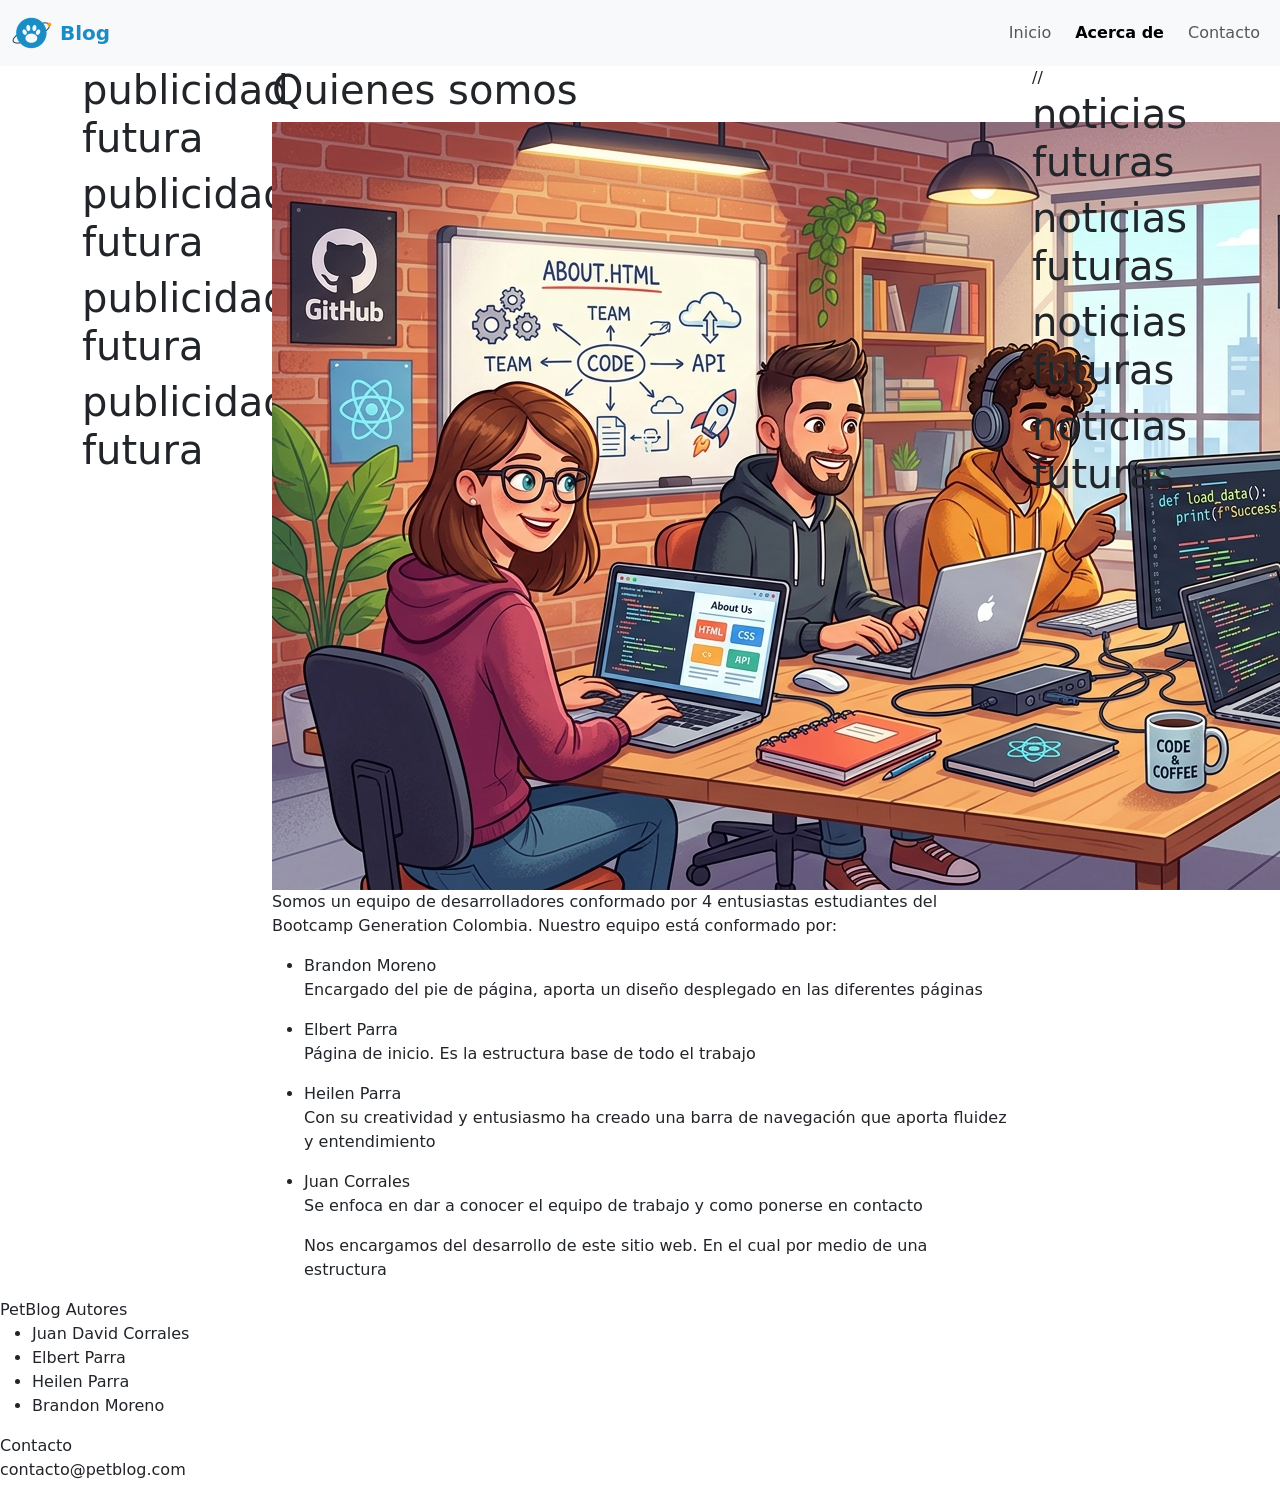
==== commit dcfde629: "Merge branch 'main' into ElbertP" ====
--- a/about.html
+++ b/about.html
@@ -4,198 +4,80 @@
     <meta charset="UTF-8">
     <meta name="viewport" width=device-width, initial-scale=1.0">
     <link rel="stylesheet" href="style.css">
-    <title>Document</title>
+    <title>Acerca de</title>
     <link href="https://cdn.jsdelivr.net/npm/bootstrap@5.3.8/dist/css/bootstrap.min.css" rel="stylesheet" integrity="sha384-sRIl4kxILFvY47J16cr9ZwB07vP4J8+LH7qKQnuqkuIAvNWLzeN8tE5YBujZqJLB" crossorigin="anonymous">
+    <link rel="icon" href="img/favicon.ico">
 </head>
 <body>
-
-<body>
-
-    <nav class="crumbs">
-  <ol>
-    <li class="crumb"><a href = "index.html">Inicio</a></li>
-    <li class="crumb"><a href = "about.html">acerca de</a></li>
-    <li class="crumb"><a href = "contact.html">contacto</a></li>
-  </ol>
+<nav class="navbar navbar-expand-lg bg-body-tertiary">
+  <div class="container-fluid">
+    <a class="navbar-brand d-flex align-items-center gap-2" href="index.html">
+      <img src="img/logo-icon.png" alt="" width="40" height="40">
+      <span class="fw-semibold" style="color: #1B8CC4;">Blog</span>
+    </a>
+    <button class="navbar-toggler" type="button" data-bs-toggle="collapse" data-bs-target="#navbarNavAltMarkup" aria-controls="navbarNavAltMarkup" aria-expanded="false" aria-label="Toggle navigation">
+      <span class="navbar-toggler-icon"></span>
+    </button>
+    <div class="collapse navbar-collapse" id="navbarNavAltMarkup">
+      <div class="navbar-nav ms-lg-auto text-center gap-lg-2">
+        <a class="nav-link" href="index.html">Inicio</a>
+        <a class="nav-link active fw-semibold" aria-current="page" href="about.html">Acerca de</a>
+        <a class="nav-link" href="contact.html">Contacto</a>
+      </div>
+    </div>
+  </div>
 </nav>
 
-    <main class="container my-5">
-        <div class="row">
-            <!-- COLUMNA IZQUIERDA -->
-            <aside class="col-md-2">
-                <!-- Publicidad futura -->
-            </aside>
+
+<div class="container">
+
+    <div class="row">
+
+        <div class="col-md-2">             <!-- Publicidad futura -->
+
+  <h1>publicidad futura</h1>
+    <h1>publicidad futura</h1>
+
+      <h1>publicidad futura</h1>
+
+        <h1>publicidad futura</h1>
+
+        </div>
+
+<div class="col-md-8"><!-- contenido principal  -->
+  <h1>Quienes somos</h1>
+    <img src="img/about.jpeg" alt="Equipo desarrolladores" srcset="">
+    <p>Somos un equipo de desarrolladores conformado por 4 entusiastas estudiantes del Bootcamp Generation Colombia. Nuestro equipo está conformado por:</p>
+    
+    <ul>
+        <li>Brandon Moreno</li>
+        <p>Encargado del pie de página, aporta un diseño desplegado en las diferentes páginas</p>
+        <li>Elbert Parra</li>
+        <p>Página de inicio. Es la estructura base de todo el trabajo</p>
+        <li>Heilen Parra</li>
+        <p>Con su creatividad y entusiasmo ha creado una barra de navegación que aporta fluidez y entendimiento</p>
+        <li>Juan Corrales</li>
+        <p>Se enfoca en dar a conocer el equipo de trabajo y como ponerse en contacto</p>
+        <p>Nos encargamos del desarrollo de este sitio web. En el cual por medio de una estructura </p>
+
+    </ul></div>
 
 
 
-
-
-
-
-           <!-- CONTENIDO CENTRAL -->
-            <section class="col-md-8">
-   <div class="row align-items-center mb-5">
-
-
-                    <div class="col-md-6 p-3">
-
-                        <img
-                            src="img/team1.png"
-                            class="img-fluid rounded shadow"
-                            alt="Equipo de desarrolladores de PetBlog">
-                    </div>
-
-
-                    <div class="col-md-6 p-4">
-
-                        <h1 class="mb-3">
-                            Quiénes somos
-                        </h1>
-
-                        <p class="mb-3">
-                            Somos un equipo de desarrolladores conformado
-                            por 4 entusiastas estudiantes del Bootcamp
-                            Generation Colombia.
-                        </p>
-
-                        <p>
-                            Nuestro equipo está conformado por
-                            estudiantes con diferentes responsabilidades
-                            dentro del proyecto PetBlog.
-                        </p>
-
-                    </div>
-
-                </div>
-
-
-
-                <div class="row align-items-center mb-5">
-
-
-                    <div class="col-md-6 p-4">
-                        <h2 class="mb-4">
-                            Nuestro equipo
-                        </h2>
-                        <ul class="list-group">
-                            <li class="list-group-item">
-                                <strong>
-                                    Brandon Moreno
-                                </strong>
-                                <p class="mb-0 mt-2">
-                                    Encargado del pie de página,
-                                    aportando un diseño desplegado
-                                    en las diferentes páginas.
-                                </p>
-                            </li>
-
-
-                            <li class="list-group-item">
-                                <strong>
-                                    Elbert Parra
-                                </strong>
-                                <p class="mb-0 mt-2">
-                                    Encargado de la página de inicio.
-                                    Es la estructura base de todo
-                                    el trabajo.
-                                </p>
-
-                            </li>
-
-
-                            <li class="list-group-item">
-
-                                <strong>
-                                    Heilen Parra
-                                </strong>
-
-                                <p class="mb-0 mt-2">
-                                    Encargada de la barra de navegación,
-                                    aportando fluidez y entendimiento.
-                                </p>
-
-                            </li>
-
-
-                            <li class="list-group-item">
-
-                                <strong>
-                                    Juan Corrales
-                                </strong>
-
-                                <p class="mb-0 mt-2">
-                                    Se enfoca en dar a conocer el equipo
-                                    de trabajo y cómo ponerse en contacto.
-                                </p>
-
-                            </li>
-
-                        </ul>
-
-                    </div>
-
-                    <div class="col-md-6 p-3">
-
-                        <img
-                            src="img/team2.png"
-                            class="img-fluid rounded shadow"
-                            alt="Equipo PetBlog">
-
-                    </div>
-
-                </div>
-
-
-
-
-                <div class="row align-items-center mb-5">
-
-
-
-                    <div class="col-md-6 p-3">
-
-                        <img
-                            src="img/teampet.png"
-                            class="img-fluid rounded shadow"
-                            alt="Comunidad PetBlog">
-
-                    </div>
-
-
-                    <div class="col-md-6 p-4">
-
-                        <h2 class="mb-3">
-                            ¿Por qué existe PetBlog?
-                        </h2>
-
-                        <p class="mb-3">
-                            Nos encargamos del desarrollo de este sitio web
-                            con el propósito de crear una comunidad para
-                            compartir información entre dueños de mascotas.
-                        </p>
-
-                        <p>
-                            PetBlog reúne contenidos relacionados con la
-                            alimentación, el cuidado, los recursos y el
-                            bienestar de nuestras mascotas.
-                        </p>
-
-                    </div>
-
-                </div>
-
-            </section>
-
-
-            <!-- COLUMNA DERECHA -->
-            <aside class="col-md-2">
-                <!-- Noticias futuras -->
-            </aside>
+        <div class="col-md-2">//<!-- noticias futura -->
+  <h1>noticias  futuras</h1>
+    <h1>noticias  futuras</h1>
+  <h1>noticias  futuras</h1>
+  <h1>noticias  futuras</h1>
 
         </div>
 
-    </main>
+    </div>
 
+</div>
+  
+      
+    
     
     <footer class="piePagina">
         <h8>PetBlog</h1>
--- a/style.css
+++ b/style.css
@@ -1,3 +1,13 @@
+:root {
+  --azul-noche: #0F2A43;      /* Títulos y texto */
+  --azul-cielo: #1B8CC4;      /* Subtítulos, enlaces, botones */
+  --azul-niebla: #D6ECF7;     /* Etiquetas y hover */
+  --naranja-galleta: #F59E0B; /* Acento y llamadas a la acción */
+  --gris-nube: #F4F6F8;       /* Fondo de la página */
+  --blanco: #FFFFFF;          /* Tarjetas de los artículos */
+  --gris-pizarra: #5B6B7B;    /* Texto secundario */
+}
+
 body {
   font-family: system-ui, -apple-system, "Segoe UI", Roboto, sans-serif;
   background-color: #FAF6F8;
@@ -10,11 +20,13 @@
 main {
   flex: 1;
 }
-.post, 
-.aside-box, 
+
+.post,
+.aside-box,
 .post .card {
   background-color: #F4F6F8;
 }
+
 .heroBadge {
   display: inline-block;
   background-color: #FFE8D6;
@@ -101,6 +113,7 @@
   bottom: 10px;
   left: 100px;
 }
+
 .post-card-img {
   height: 160px;
   object-fit: cover;
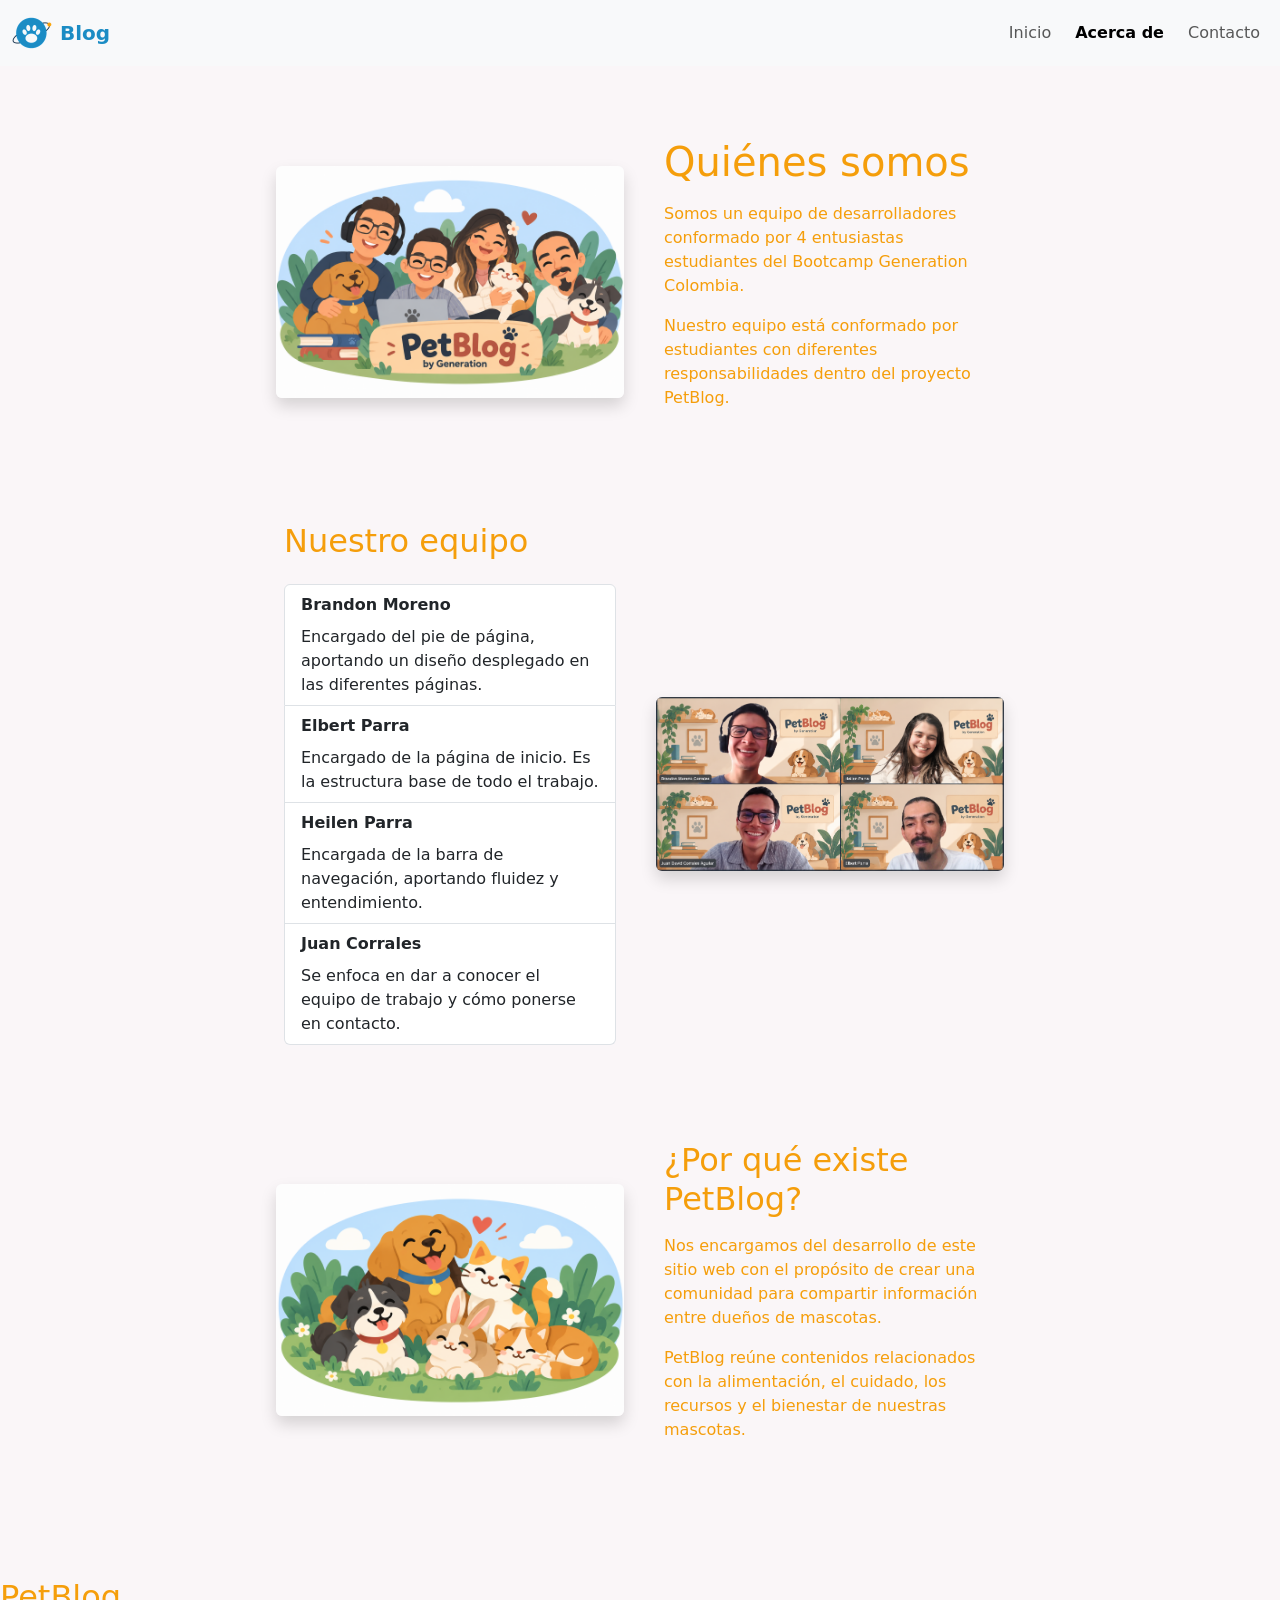
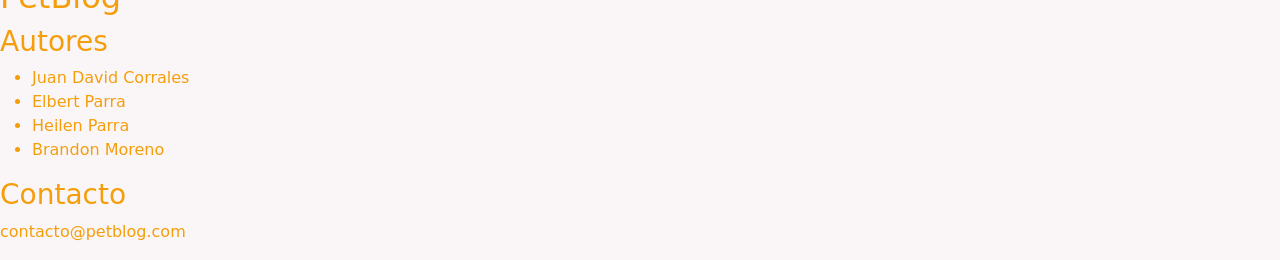
==== commit cd60f4a2: "Merge branch 'main' into page/about" ====
--- a/about.html
+++ b/about.html
@@ -1,99 +1,140 @@
 <!DOCTYPE html>
-<html lang="en">
+<html lang="es">
 <head>
-    <meta charset="UTF-8">
-    <meta name="viewport" width=device-width, initial-scale=1.0">
-    <link rel="stylesheet" href="style.css">
-    <title>Acerca de</title>
-    <link href="https://cdn.jsdelivr.net/npm/bootstrap@5.3.8/dist/css/bootstrap.min.css" rel="stylesheet" integrity="sha384-sRIl4kxILFvY47J16cr9ZwB07vP4J8+LH7qKQnuqkuIAvNWLzeN8tE5YBujZqJLB" crossorigin="anonymous">
-    <link rel="icon" href="img/favicon.ico">
+  <meta charset="UTF-8">
+  <meta name="viewport" content="width=device-width, initial-scale=1.0">
+  <title>Acerca de | PetBlog</title>
+  <link href="https://cdn.jsdelivr.net/npm/bootstrap@5.3.8/dist/css/bootstrap.min.css" rel="stylesheet" integrity="sha384-sRIl4kxILFvY47J16cr9ZwB07vP4J8+LH7qKQnuqkuIAvNWLzeN8tE5YBujZqJLB" crossorigin="anonymous">
+  <link rel="stylesheet" href="style.css">
+  <link rel="icon" href="img/favicon.ico">
 </head>
 <body>
-<nav class="navbar navbar-expand-lg bg-body-tertiary">
-  <div class="container-fluid">
-    <a class="navbar-brand d-flex align-items-center gap-2" href="index.html">
-      <img src="img/logo-icon.png" alt="" width="40" height="40">
-      <span class="fw-semibold" style="color: #1B8CC4;">Blog</span>
-    </a>
-    <button class="navbar-toggler" type="button" data-bs-toggle="collapse" data-bs-target="#navbarNavAltMarkup" aria-controls="navbarNavAltMarkup" aria-expanded="false" aria-label="Toggle navigation">
-      <span class="navbar-toggler-icon"></span>
-    </button>
-    <div class="collapse navbar-collapse" id="navbarNavAltMarkup">
-      <div class="navbar-nav ms-lg-auto text-center gap-lg-2">
-        <a class="nav-link" href="index.html">Inicio</a>
-        <a class="nav-link active fw-semibold" aria-current="page" href="about.html">Acerca de</a>
-        <a class="nav-link" href="contact.html">Contacto</a>
+  <nav class="navbar navbar-expand-lg bg-body-tertiary">
+    <div class="container-fluid">
+      <a class="navbar-brand d-flex align-items-center gap-2" href="index.html">
+        <img src="img/logo-icon.png" alt="" width="40" height="40">
+        <span class="fw-semibold" style="color: #1B8CC4;">Blog</span>
+      </a>
+      <button class="navbar-toggler" type="button" data-bs-toggle="collapse" data-bs-target="#navbarNavAltMarkup" aria-controls="navbarNavAltMarkup" aria-expanded="false" aria-label="Toggle navigation">
+        <span class="navbar-toggler-icon"></span>
+      </button>
+      <div class="collapse navbar-collapse" id="navbarNavAltMarkup">
+        <div class="navbar-nav ms-lg-auto text-center gap-lg-2">
+          <a class="nav-link" href="index.html">Inicio</a>
+          <a class="nav-link active fw-semibold" aria-current="page" href="about.html">Acerca de</a>
+          <a class="nav-link" href="contact.html">Contacto</a>
+        </div>
       </div>
     </div>
-  </div>
-</nav>
+  </nav>
 
+  <main class="container my-5">
+    <div class="row">
+      <!-- COLUMNA IZQUIERDA -->
+      <aside class="col-md-2">
+        <!-- Publicidad futura -->
+      </aside>
 
-<div class="container">
+      <!-- CONTENIDO CENTRAL -->
+      <section class="col-md-8">
 
-    <div class="row">
-
-        <div class="col-md-2">             <!-- Publicidad futura -->
-
-  <h1>publicidad futura</h1>
-    <h1>publicidad futura</h1>
-
-      <h1>publicidad futura</h1>
-
-        <h1>publicidad futura</h1>
-
+        <div class="row align-items-center mb-5">
+          <div class="col-md-6 p-3">
+            <img src="img/team1.png" class="img-fluid rounded shadow" alt="Equipo de desarrolladores de PetBlog">
+          </div>
+          <div class="col-md-6 p-4">
+            <h1 class="mb-3">Quiénes somos</h1>
+            <p class="mb-3">
+              Somos un equipo de desarrolladores conformado por 4 entusiastas
+              estudiantes del Bootcamp Generation Colombia.
+            </p>
+            <p>
+              Nuestro equipo está conformado por estudiantes con diferentes
+              responsabilidades dentro del proyecto PetBlog.
+            </p>
+          </div>
         </div>
 
-<div class="col-md-8"><!-- contenido principal  -->
-  <h1>Quienes somos</h1>
-    <img src="img/about.jpeg" alt="Equipo desarrolladores" srcset="">
-    <p>Somos un equipo de desarrolladores conformado por 4 entusiastas estudiantes del Bootcamp Generation Colombia. Nuestro equipo está conformado por:</p>
-    
-    <ul>
-        <li>Brandon Moreno</li>
-        <p>Encargado del pie de página, aporta un diseño desplegado en las diferentes páginas</p>
-        <li>Elbert Parra</li>
-        <p>Página de inicio. Es la estructura base de todo el trabajo</p>
-        <li>Heilen Parra</li>
-        <p>Con su creatividad y entusiasmo ha creado una barra de navegación que aporta fluidez y entendimiento</p>
-        <li>Juan Corrales</li>
-        <p>Se enfoca en dar a conocer el equipo de trabajo y como ponerse en contacto</p>
-        <p>Nos encargamos del desarrollo de este sitio web. En el cual por medio de una estructura </p>
-
-    </ul></div>
-
-
-
-        <div class="col-md-2">//<!-- noticias futura -->
-  <h1>noticias  futuras</h1>
-    <h1>noticias  futuras</h1>
-  <h1>noticias  futuras</h1>
-  <h1>noticias  futuras</h1>
-
+        <div class="row align-items-center mb-5">
+          <div class="col-md-6 p-4">
+            <h2 class="mb-4">Nuestro equipo</h2>
+            <ul class="list-group">
+              <li class="list-group-item">
+                <strong>Brandon Moreno</strong>
+                <p class="mb-0 mt-2">
+                  Encargado del pie de página, aportando un diseño desplegado
+                  en las diferentes páginas.
+                </p>
+              </li>
+              <li class="list-group-item">
+                <strong>Elbert Parra</strong>
+                <p class="mb-0 mt-2">
+                  Encargado de la página de inicio. Es la estructura base de
+                  todo el trabajo.
+                </p>
+              </li>
+              <li class="list-group-item">
+                <strong>Heilen Parra</strong>
+                <p class="mb-0 mt-2">
+                  Encargada de la barra de navegación, aportando fluidez y
+                  entendimiento.
+                </p>
+              </li>
+              <li class="list-group-item">
+                <strong>Juan Corrales</strong>
+                <p class="mb-0 mt-2">
+                  Se enfoca en dar a conocer el equipo de trabajo y cómo
+                  ponerse en contacto.
+                </p>
+              </li>
+            </ul>
+          </div>
+          <div class="col-md-6 p-3">
+            <img src="img/team2.png" class="img-fluid rounded shadow" alt="Equipo PetBlog">
+          </div>
         </div>
 
+        <div class="row align-items-center mb-5">
+          <div class="col-md-6 p-3">
+            <img src="img/teampet.png" class="img-fluid rounded shadow" alt="Comunidad PetBlog">
+          </div>
+          <div class="col-md-6 p-4">
+            <h2 class="mb-3">¿Por qué existe PetBlog?</h2>
+            <p class="mb-3">
+              Nos encargamos del desarrollo de este sitio web con el propósito
+              de crear una comunidad para compartir información entre dueños
+              de mascotas.
+            </p>
+            <p>
+              PetBlog reúne contenidos relacionados con la alimentación, el
+              cuidado, los recursos y el bienestar de nuestras mascotas.
+            </p>
+          </div>
+        </div>
+
+      </section>
+
+      <!-- COLUMNA DERECHA -->
+      <aside class="col-md-2">
+        <!-- Noticias futuras -->
+      </aside>
     </div>
+  </main>
 
-</div>
-  
-      
-    
-    
-    <footer class="piePagina">
-        <h8>PetBlog</h1>
-        <h9>Autores</h9>
-        <ul>
-            <li>Juan David Corrales</li>
-            <li>Elbert Parra</li>
-            <li>Heilen Parra</li>
-            <li>Brandon Moreno</li>
-        </ul>
-        <h10>Contacto</h10>
-        <p id="correo">contacto@petblog.com</p>
-        
-    </footer>
-    <script src="script.js"></script>
-    <script src="https://cdn.jsdelivr.net/npm/bootstrap@5.3.8/dist/js/bootstrap.bundle.min.js" integrity="sha384-FKyoEForCGlyvwx9Hj09JcYn3nv7wiPVlz7YYwJrWVcXK/BmnVDxM+D2scQbITxI" crossorigin="anonymous"></script>
+  <footer class="piePagina">
+    <h2>PetBlog</h2>
+    <h3>Autores</h3>
+    <ul>
+      <li>Juan David Corrales</li>
+      <li>Elbert Parra</li>
+      <li>Heilen Parra</li>
+      <li>Brandon Moreno</li>
+    </ul>
+    <h3>Contacto</h3>
+    <p id="correo">contacto@petblog.com</p>
+  </footer>
+
+  <script src="script.js"></script>
+  <script src="https://cdn.jsdelivr.net/npm/bootstrap@5.3.8/dist/js/bootstrap.bundle.min.js" integrity="sha384-FKyoEForCGlyvwx9Hj09JcYn3nv7wiPVlz7YYwJrWVcXK/BmnVDxM+D2scQbITxI" crossorigin="anonymous"></script>
 </body>
-</html>
-
+</html>
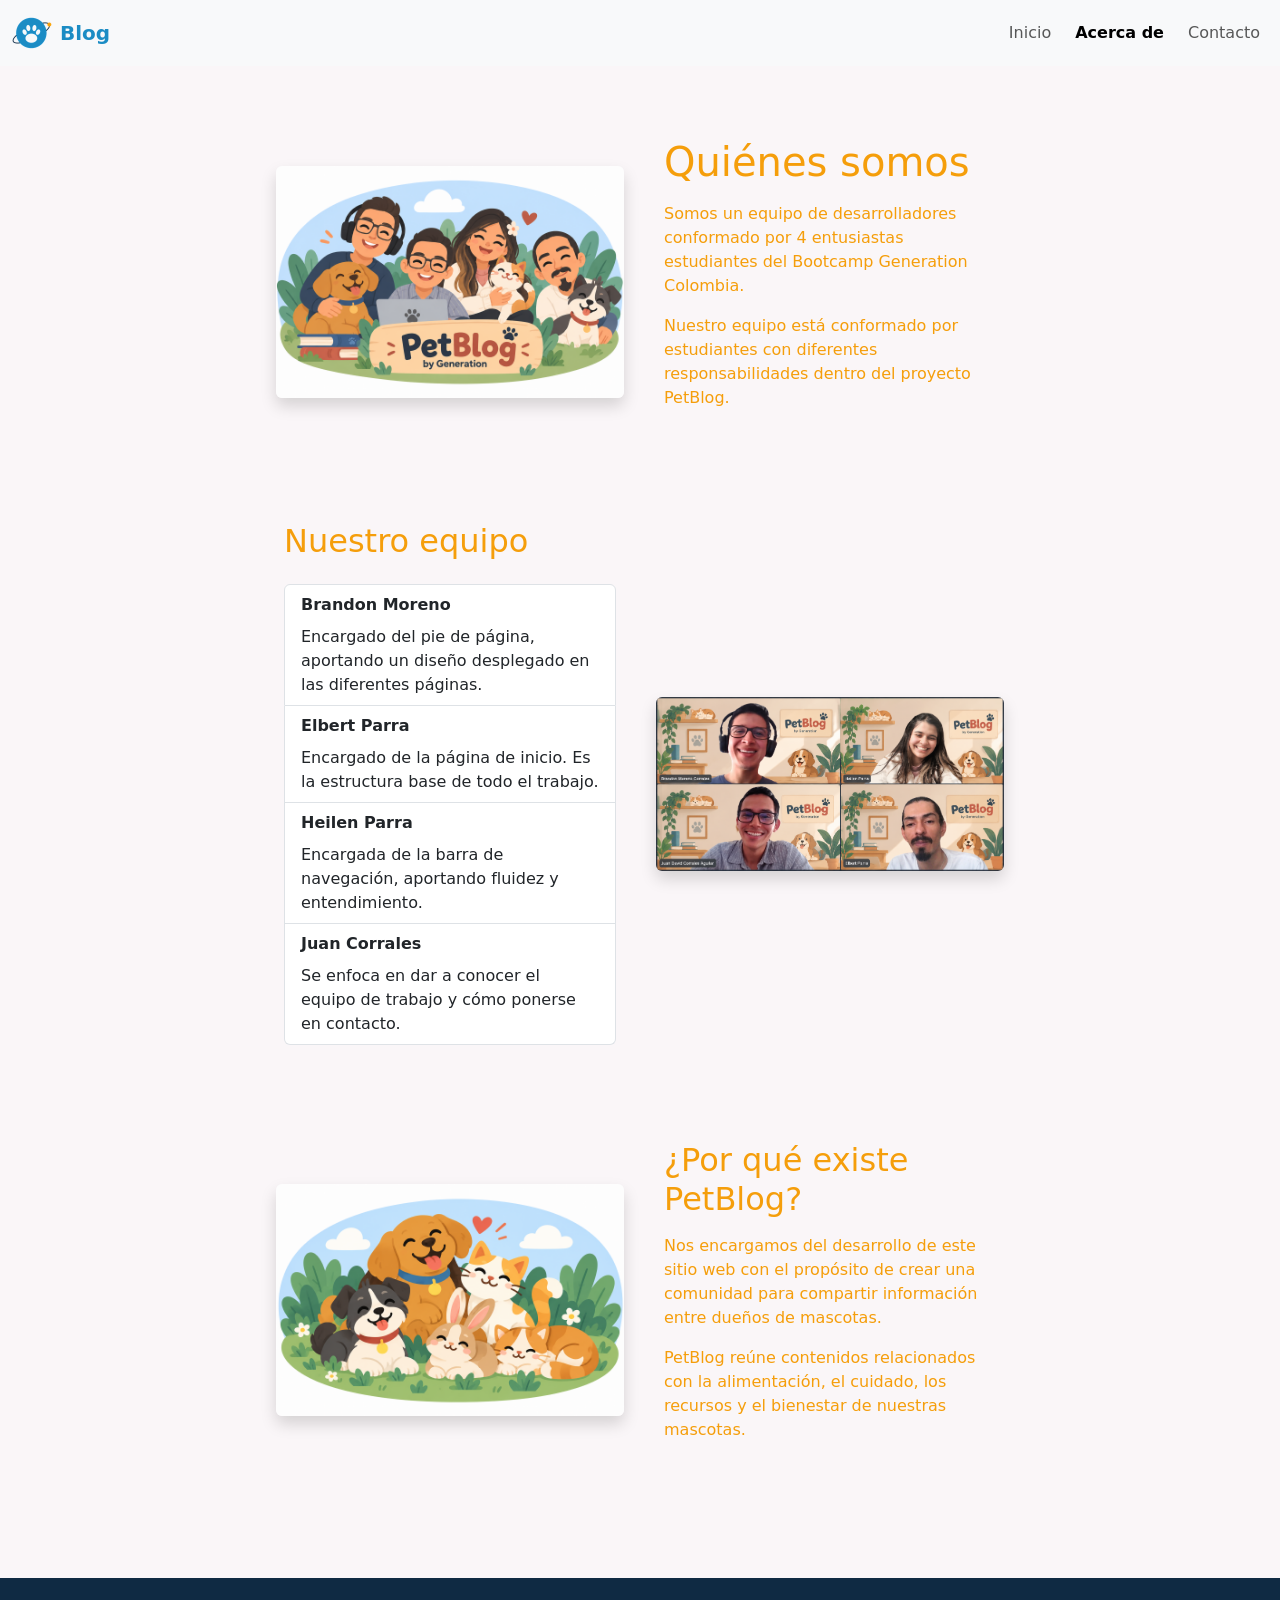
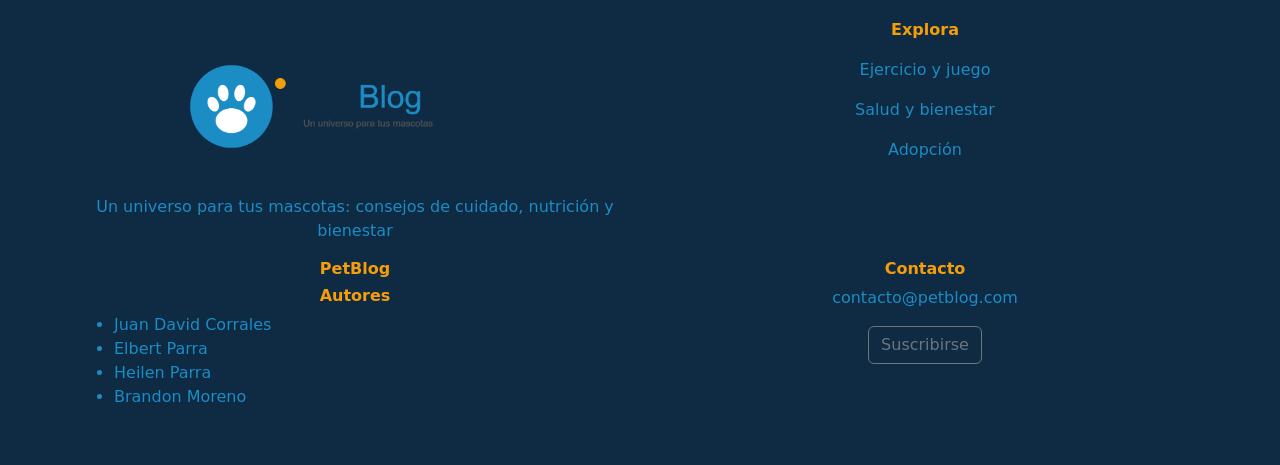
==== commit b2d28872: "Merge branch 'main' into Brandon" ====
--- a/about.html
+++ b/about.html
@@ -122,16 +122,40 @@
   </main>
 
   <footer class="piePagina">
-    <h2>PetBlog</h2>
-    <h3>Autores</h3>
-    <ul>
-      <li>Juan David Corrales</li>
-      <li>Elbert Parra</li>
-      <li>Heilen Parra</li>
-      <li>Brandon Moreno</li>
-    </ul>
-    <h3>Contacto</h3>
-    <p id="correo">contacto@petblog.com</p>
+    <div class="container text-center">
+      <div class="row">
+        <div class="col">
+          <img src="img/logo_pet_blog-Photoroom.png" alt="Logo PetBlog" width="400" class="img-fluid">
+          <p>Un universo para tus mascotas: consejos de cuidado, nutrición y bienestar</p>
+        </div>
+
+        <div class="col">
+          <p class="fw-bold" style="color: #F59E0B;">Explora</p>
+          <p>Ejercicio y juego</p>
+          <p>Salud y bienestar</p>
+          <p>Adopción</p>
+        </div>
+      </div>
+
+      <div class="row">
+        <div class="col">
+          <h2 class="h6 fw-bold" style="color: #F59E0B;">PetBlog</h2>
+          <h3 class="h6 fw-bold" style="color: #F59E0B;">Autores</h3>
+          <ul>
+            <li class="text-start">Juan David Corrales</li>
+            <li class="text-start">Elbert Parra</li>
+            <li class="text-start">Heilen Parra</li>
+            <li class="text-start">Brandon Moreno</li>
+          </ul>
+        </div>
+
+        <div class="col">
+          <h3 class="h6 fw-bold" style="color: #F59E0B;">Contacto</h3>
+          <p id="correo">contacto@petblog.com</p>
+          <button id="boton-suscribirse" type="button" class="btn btn-outline-secondary">Suscribirse</button>
+        </div>
+      </div>
+    </div>
   </footer>
 
   <script src="script.js"></script>
--- a/style.css
+++ b/style.css
@@ -140,4 +140,10 @@
   border: 2px dashed #E2ECE9;
   min-height: 250px;
   color: #736B63;
+}
+
+.piePagina {
+  background-color: #0F2A43;
+  color: #1B8CC4;
+  padding: 40px 0;
 }
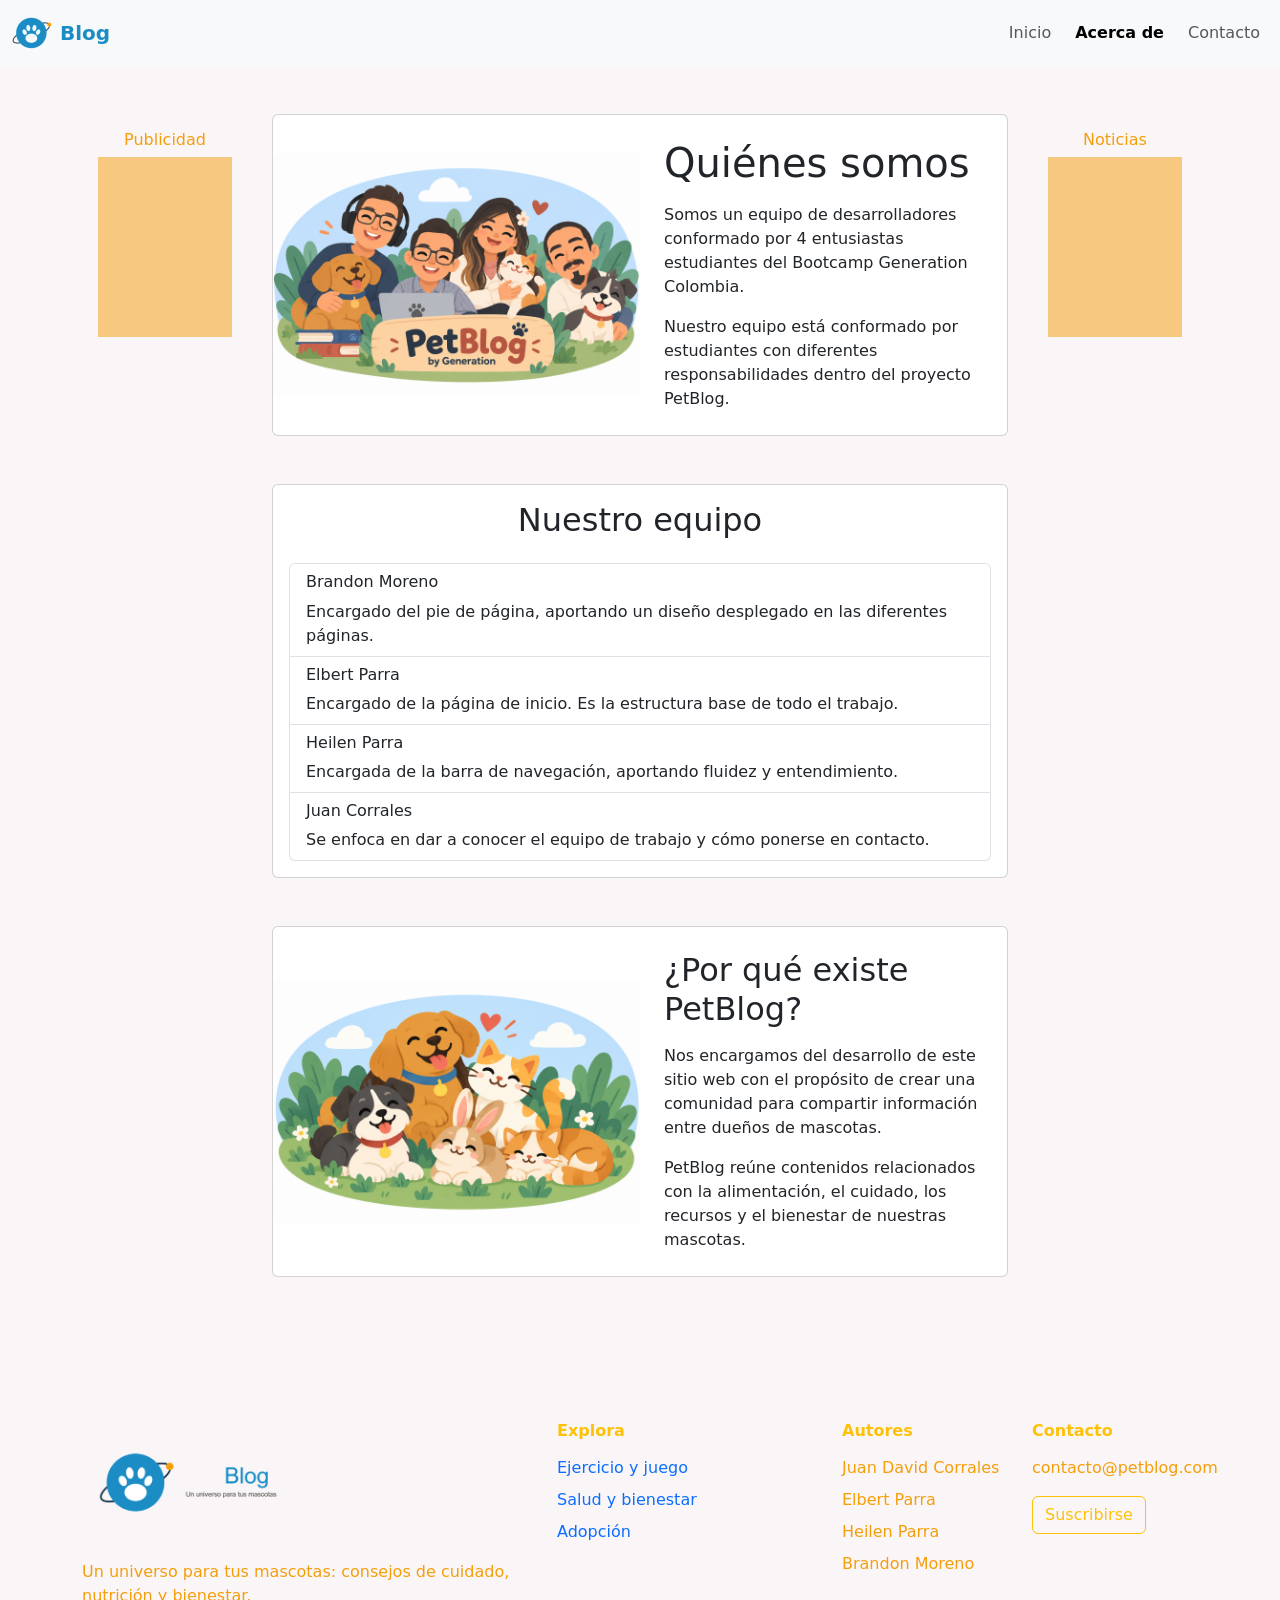
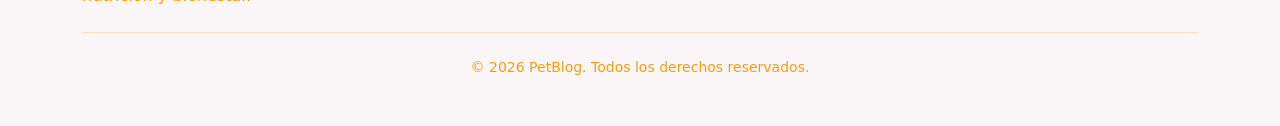
==== commit 2d3a1b62: "updates-pages" ====
--- a/about.html
+++ b/about.html
@@ -28,135 +28,158 @@
     </div>
   </nav>
 
-  <main class="container my-5">
-    <div class="row">
-      <!-- COLUMNA IZQUIERDA -->
-      <aside class="col-md-2">
-        <!-- Publicidad futura -->
-      </aside>
+<main class="container my-5">
+  <div class="row">
 
-      <!-- CONTENIDO CENTRAL -->
-      <section class="col-md-8">
+    <aside class="col-md-2">
+      <div class="p-3 text-center">
+        <h6>Publicidad</h6>
+        <div class="placeholder-glow">
+          <span class="placeholder col-12" style="height: 180px;"></span>
+        </div>
+      </div>
+    </aside>
 
-        <div class="row align-items-center mb-5">
-          <div class="col-md-6 p-3">
-            <img src="img/team1.png" class="img-fluid rounded shadow" alt="Equipo de desarrolladores de PetBlog">
-          </div>
-          <div class="col-md-6 p-4">
-            <h1 class="mb-3">Quiénes somos</h1>
-            <p class="mb-3">
-              Somos un equipo de desarrolladores conformado por 4 entusiastas
-              estudiantes del Bootcamp Generation Colombia.
-            </p>
-            <p>
-              Nuestro equipo está conformado por estudiantes con diferentes
-              responsabilidades dentro del proyecto PetBlog.
-            </p>
-          </div>
+<section class="col-md-8">
+
+  <div class="card mb-5">
+    <div class="row g-0 align-items-center">
+      <div class="col-md-6">
+        <img src="img/team1.png" class="img-fluid rounded-start" alt="Equipo de desarrolladores de PetBlog">
+      </div>
+      <div class="col-md-6 p-4">
+        <h1 class="mb-3">Quiénes somos</h1>
+        <p>
+          Somos un equipo de desarrolladores conformado por 4 entusiastas
+          estudiantes del Bootcamp Generation Colombia.
+        </p>
+        <p class="mb-0">
+          Nuestro equipo está conformado por estudiantes con diferentes
+          responsabilidades dentro del proyecto PetBlog.
+        </p>
+      </div>
+    </div>
+  </div>
+
+  <div class="card mb-5">
+    <div class="card-body">
+      <h2 class="text-center mb-4">Nuestro equipo</h2>
+
+      <div class="list-group">
+
+        <div class="list-group-item">
+          <h6>Brandon Moreno</h6>
+          <p class="mb-0">
+            Encargado del pie de página, aportando un diseño desplegado
+            en las diferentes páginas.
+          </p>
         </div>
 
-        <div class="row align-items-center mb-5">
-          <div class="col-md-6 p-4">
-            <h2 class="mb-4">Nuestro equipo</h2>
-            <ul class="list-group">
-              <li class="list-group-item">
-                <strong>Brandon Moreno</strong>
-                <p class="mb-0 mt-2">
-                  Encargado del pie de página, aportando un diseño desplegado
-                  en las diferentes páginas.
-                </p>
-              </li>
-              <li class="list-group-item">
-                <strong>Elbert Parra</strong>
-                <p class="mb-0 mt-2">
-                  Encargado de la página de inicio. Es la estructura base de
-                  todo el trabajo.
-                </p>
-              </li>
-              <li class="list-group-item">
-                <strong>Heilen Parra</strong>
-                <p class="mb-0 mt-2">
-                  Encargada de la barra de navegación, aportando fluidez y
-                  entendimiento.
-                </p>
-              </li>
-              <li class="list-group-item">
-                <strong>Juan Corrales</strong>
-                <p class="mb-0 mt-2">
-                  Se enfoca en dar a conocer el equipo de trabajo y cómo
-                  ponerse en contacto.
-                </p>
-              </li>
-            </ul>
-          </div>
-          <div class="col-md-6 p-3">
-            <img src="img/team2.png" class="img-fluid rounded shadow" alt="Equipo PetBlog">
-          </div>
+        <div class="list-group-item">
+          <h6>Elbert Parra</h6>
+          <p class="mb-0">
+            Encargado de la página de inicio. Es la estructura base de
+            todo el trabajo.
+          </p>
         </div>
 
-        <div class="row align-items-center mb-5">
-          <div class="col-md-6 p-3">
-            <img src="img/teampet.png" class="img-fluid rounded shadow" alt="Comunidad PetBlog">
-          </div>
-          <div class="col-md-6 p-4">
-            <h2 class="mb-3">¿Por qué existe PetBlog?</h2>
-            <p class="mb-3">
-              Nos encargamos del desarrollo de este sitio web con el propósito
-              de crear una comunidad para compartir información entre dueños
-              de mascotas.
-            </p>
-            <p>
-              PetBlog reúne contenidos relacionados con la alimentación, el
-              cuidado, los recursos y el bienestar de nuestras mascotas.
-            </p>
-          </div>
+        <div class="list-group-item">
+          <h6>Heilen Parra</h6>
+          <p class="mb-0">
+            Encargada de la barra de navegación, aportando fluidez y
+            entendimiento.
+          </p>
         </div>
 
-      </section>
-
-      <!-- COLUMNA DERECHA -->
-      <aside class="col-md-2">
-        <!-- Noticias futuras -->
-      </aside>
-    </div>
-  </main>
-
-  <footer class="piePagina">
-    <div class="container text-center">
-      <div class="row">
-        <div class="col">
-          <img src="img/logo_pet_blog-Photoroom.png" alt="Logo PetBlog" width="400" class="img-fluid">
-          <p>Un universo para tus mascotas: consejos de cuidado, nutrición y bienestar</p>
+        <div class="list-group-item">
+          <h6>Juan Corrales</h6>
+          <p class="mb-0">
+            Se enfoca en dar a conocer el equipo de trabajo y cómo
+            ponerse en contacto.
+          </p>
         </div>
 
-        <div class="col">
-          <p class="fw-bold" style="color: #F59E0B;">Explora</p>
-          <p>Ejercicio y juego</p>
-          <p>Salud y bienestar</p>
-          <p>Adopción</p>
+      </div>
+    </div>
+  </div>
+
+  <div class="card mb-5">
+    <div class="row g-0 align-items-center">
+      <div class="col-md-6">
+        <img src="img/teampet.png" class="img-fluid rounded-start" alt="Comunidad PetBlog">
+      </div>
+      <div class="col-md-6 p-4">
+        <h2 class="mb-3">¿Por qué existe PetBlog?</h2>
+        <p>
+          Nos encargamos del desarrollo de este sitio web con el propósito
+          de crear una comunidad para compartir información entre dueños
+          de mascotas.
+        </p>
+        <p class="mb-0">
+          PetBlog reúne contenidos relacionados con la alimentación, el
+          cuidado, los recursos y el bienestar de nuestras mascotas.
+        </p>
+      </div>
+    </div>
+  </div>
+
+</section>   
+
+    <aside class="col-md-2">
+      <div class="p-3 text-center">
+        <h6>Noticias</h6>
+        <div class="placeholder-glow">
+          <span class="placeholder col-12" style="height: 180px;"></span>
         </div>
       </div>
+    </aside>
 
-      <div class="row">
-        <div class="col">
-          <h2 class="h6 fw-bold" style="color: #F59E0B;">PetBlog</h2>
-          <h3 class="h6 fw-bold" style="color: #F59E0B;">Autores</h3>
-          <ul>
-            <li class="text-start">Juan David Corrales</li>
-            <li class="text-start">Elbert Parra</li>
-            <li class="text-start">Heilen Parra</li>
-            <li class="text-start">Brandon Moreno</li>
-          </ul>
+  </div>
+</main>
+
+
+
+  <footer class="py-5">
+    <div class="container">
+        <div class="row g-4">
+            <div class="col-12 col-md-5 text-center text-md-start">
+                <img src="img/logo_pet_blog-Photoroom.png" alt="Logo PetBlog" class="img-fluid mb-3" style="max-width: 280px;">
+                <p class="mb-0">Un universo para tus mascotas: consejos de cuidado, nutrición y bienestar.</p>
+            </div>
+
+            <div class="col-12 col-md-3">
+                <h2 class="h6 fw-bold mb-3 text-warning">Explora</h2>
+                <ul class="list-unstyled mb-0">
+                    <li class="mb-2"><a href="#" class="text-decoration-none">Ejercicio y juego</a></li>
+                    <li class="mb-2"><a href="#" class="text-decoration-none">Salud y bienestar</a></li>
+                    <li><a href="#" class="text-decoration-none">Adopción</a></li>
+                </ul>
+            </div>
+
+            <div class="col-12 col-md-2">
+                <h2 class="h6 fw-bold mb-3 text-warning">Autores</h2>
+                <ul class="list-unstyled mb-0">
+                    <li class="mb-2">Juan David Corrales</li>
+                    <li class="mb-2">Elbert Parra</li>
+                    <li class="mb-2">Heilen Parra</li>
+                    <li>Brandon Moreno</li>
+                </ul>
+            </div>
+
+            <div class="col-12 col-md-2">
+                <h2 class="h6 fw-bold mb-3 text-warning">Contacto</h2>
+                <p class="mb-3">contacto@petblog.com</p>
+                <button id="boton-suscribirse" type="button" class="btn btn-outline-warning">Suscribirse</button>
+            </div>
         </div>
 
-        <div class="col">
-          <h3 class="h6 fw-bold" style="color: #F59E0B;">Contacto</h3>
-          <p id="correo">contacto@petblog.com</p>
-          <button id="boton-suscribirse" type="button" class="btn btn-outline-secondary">Suscribirse</button>
+        <hr class="my-4">
+
+        <div class="text-center">
+            <p class="small mb-0">© 2026 PetBlog. Todos los derechos reservados.</p>
         </div>
-      </div>
     </div>
-  </footer>
+</footer>
 
   <script src="script.js"></script>
   <script src="https://cdn.jsdelivr.net/npm/bootstrap@5.3.8/dist/js/bootstrap.bundle.min.js" integrity="sha384-FKyoEForCGlyvwx9Hj09JcYn3nv7wiPVlz7YYwJrWVcXK/BmnVDxM+D2scQbITxI" crossorigin="anonymous"></script>
